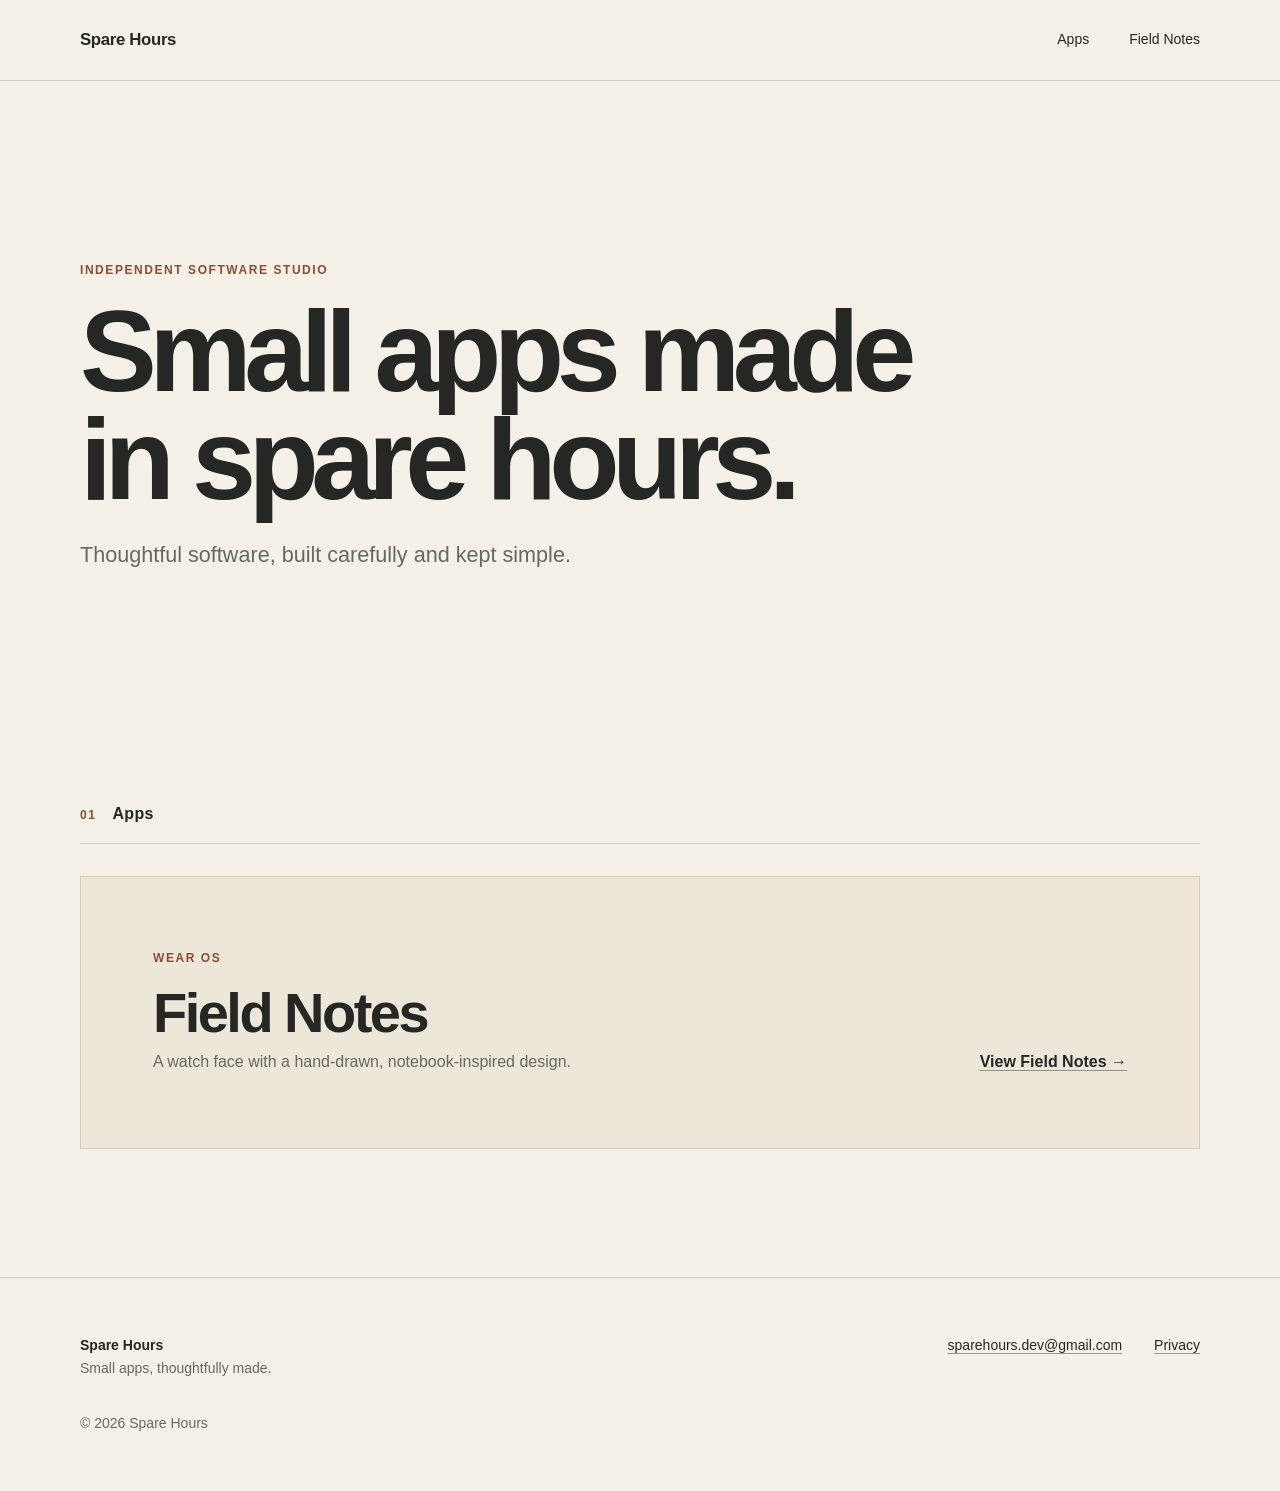
==== index.html @ 683e5faa "Initial Spare Hours website" ====
<!doctype html>
<html lang="en">
  <head>
    <meta charset="utf-8">
    <meta name="viewport" content="width=device-width, initial-scale=1">
    <title>Spare Hours | Small apps made in spare hours</title>
    <meta name="description" content="Spare Hours is a small independent software studio making thoughtful apps, including Field Notes Watch Face for Wear OS.">
    <link rel="canonical" href="https://sparehours.dev/">
    <meta property="og:type" content="website">
    <meta property="og:title" content="Spare Hours">
    <meta property="og:description" content="Small apps made in spare hours.">
    <meta property="og:url" content="https://sparehours.dev/">
    <meta property="og:site_name" content="Spare Hours">
    <link rel="stylesheet" href="/styles.css">
  </head>
  <body>
    <header class="site-header">
      <div class="shell header-inner">
        <a class="wordmark" href="/" aria-label="Spare Hours, home">Spare Hours</a>
        <nav aria-label="Primary navigation">
          <a href="#apps">Apps</a>
          <a href="/field-notes/">Field Notes</a>
        </nav>
      </div>
    </header>

    <main>
      <section class="hero shell" aria-labelledby="hero-title">
        <p class="eyebrow">Independent software studio</p>
        <h1 id="hero-title">Small apps made<br>in spare hours.</h1>
        <p class="intro">Thoughtful software, built carefully and kept simple.</p>
      </section>

      <section class="apps shell" id="apps" aria-labelledby="apps-title">
        <div class="section-heading">
          <p class="section-number" aria-hidden="true">01</p>
          <h2 id="apps-title">Apps</h2>
        </div>

        <article class="app-card">
          <div class="app-card-copy">
            <p class="platform">Wear OS</p>
            <h3>Field Notes</h3>
            <p>A watch face with a hand-drawn, notebook-inspired design.</p>
          </div>
          <a class="text-link" href="/field-notes/">View Field Notes <span aria-hidden="true">&#8594;</span></a>
        </article>
      </section>
    </main>

    <footer class="site-footer">
      <div class="shell footer-inner">
        <p><strong>Spare Hours</strong><br><span>Small apps, thoughtfully made.</span></p>
        <div class="footer-links">
          <a href="mailto:sparehours.dev@gmail.com">sparehours.dev@gmail.com</a>
          <a href="/field-notes/privacy/">Privacy</a>
        </div>
        <p class="copyright">&copy; 2026 Spare Hours</p>
      </div>
    </footer>
  </body>
</html>
---- styles.css ----
:root {
  color-scheme: light;
  --background: #f5f1e8;
  --surface: #ede7da;
  --text: #252724;
  --muted: #666960;
  --line: #d4cdbf;
  --accent: #8a4d35;
  --accent-dark: #663725;
  --max-width: 70rem;
}

*,
*::before,
*::after {
  box-sizing: border-box;
}

html {
  scroll-behavior: smooth;
}

body {
  margin: 0;
  background: var(--background);
  color: var(--text);
  font-family: -apple-system, BlinkMacSystemFont, "Segoe UI", Roboto, Helvetica, Arial, sans-serif;
  font-size: 1rem;
  line-height: 1.65;
  text-rendering: optimizeLegibility;
}

a {
  color: inherit;
  text-decoration-color: color-mix(in srgb, currentColor 45%, transparent);
  text-decoration-thickness: 0.08em;
  text-underline-offset: 0.2em;
}

a:hover {
  color: var(--accent-dark);
  text-decoration-color: currentColor;
}

a:focus-visible {
  border-radius: 0.125rem;
  outline: 0.1875rem solid var(--accent);
  outline-offset: 0.25rem;
}

.shell {
  width: min(calc(100% - 3rem), var(--max-width));
  margin-inline: auto;
}

.site-header {
  border-bottom: 1px solid var(--line);
}

.header-inner {
  display: flex;
  min-height: 5rem;
  align-items: center;
  justify-content: space-between;
  gap: 2rem;
}

.wordmark {
  font-size: 1.05rem;
  font-weight: 750;
  letter-spacing: -0.02em;
  text-decoration: none;
}

nav {
  display: flex;
  align-items: center;
  gap: clamp(1.25rem, 4vw, 2.5rem);
  font-size: 0.875rem;
}

nav a {
  text-decoration: none;
}

.hero {
  display: grid;
  align-content: center;
  min-height: min(42rem, calc(100vh - 5rem));
  padding-block: 7rem;
}

.eyebrow,
.platform,
.section-number {
  margin: 0 0 1rem;
  color: var(--accent);
  font-size: 0.75rem;
  font-weight: 750;
  letter-spacing: 0.13em;
  text-transform: uppercase;
}

h1,
h2,
h3,
p {
  margin-top: 0;
}

h1 {
  max-width: 15ch;
  margin-bottom: 1.5rem;
  font-size: clamp(3.25rem, 9vw, 7.5rem);
  font-weight: 680;
  letter-spacing: -0.065em;
  line-height: 0.94;
}

.intro {
  max-width: 34rem;
  margin-bottom: 0;
  color: var(--muted);
  font-size: clamp(1.1rem, 2vw, 1.35rem);
}

.apps {
  padding-block: 3rem 8rem;
}

.section-heading {
  display: flex;
  align-items: baseline;
  gap: 1rem;
  margin-bottom: 2rem;
  border-bottom: 1px solid var(--line);
}

.section-heading h2 {
  margin-bottom: 1rem;
  font-size: 1rem;
  letter-spacing: 0.02em;
}

.section-number {
  margin: 0;
}

.app-card {
  display: grid;
  grid-template-columns: minmax(0, 1fr) auto;
  align-items: end;
  gap: 3rem;
  padding: clamp(2rem, 6vw, 4.5rem);
  border: 1px solid var(--line);
  background: var(--surface);
}

.app-card h3 {
  margin-bottom: 0.5rem;
  font-size: clamp(2rem, 5vw, 3.5rem);
  font-weight: 650;
  letter-spacing: -0.045em;
  line-height: 1;
}

.app-card-copy > p:last-child {
  max-width: 32rem;
  margin-bottom: 0;
  color: var(--muted);
}

.text-link {
  font-weight: 650;
  white-space: nowrap;
}

.site-footer {
  border-top: 1px solid var(--line);
}

.footer-inner {
  display: grid;
  grid-template-columns: 1fr auto;
  gap: 2rem 4rem;
  padding-block: 3.5rem;
  font-size: 0.875rem;
}

.footer-inner p {
  margin: 0;
}

.footer-inner span,
.copyright {
  color: var(--muted);
}

.footer-links {
  display: flex;
  flex-wrap: wrap;
  justify-content: flex-end;
  gap: 1rem 2rem;
}

.copyright {
  grid-column: 1 / -1;
}

.page-main {
  padding-block: clamp(4rem, 9vw, 8rem);
}

.page-header {
  max-width: 48rem;
  margin-bottom: clamp(4rem, 9vw, 7rem);
}

.page-header h1 {
  max-width: none;
  font-size: clamp(2.75rem, 7vw, 5.5rem);
}

.page-header .intro {
  max-width: 43rem;
}

.page-grid {
  display: grid;
  grid-template-columns: minmax(0, 1.7fr) minmax(14rem, 0.75fr);
  gap: clamp(3rem, 8vw, 8rem);
  align-items: start;
}

.prose {
  max-width: 45rem;
}

.prose h2 {
  margin: 3rem 0 1rem;
  font-size: 1.5rem;
  letter-spacing: -0.025em;
  line-height: 1.25;
}

.prose h2:first-child {
  margin-top: 0;
}

.prose p,
.prose ul {
  margin-bottom: 1.35rem;
}

.prose ul {
  padding-left: 1.25rem;
}

.prose li + li {
  margin-top: 0.4rem;
}

.side-panel {
  padding-top: 1.25rem;
  border-top: 0.1875rem solid var(--accent);
}

.side-panel h2 {
  margin-bottom: 1rem;
  font-size: 0.8rem;
  letter-spacing: 0.1em;
  text-transform: uppercase;
}

.side-panel ul {
  margin: 0;
  padding: 0;
  list-style: none;
}

.side-panel li {
  border-bottom: 1px solid var(--line);
}

.side-panel a {
  display: flex;
  justify-content: space-between;
  gap: 1rem;
  padding-block: 0.9rem;
  text-decoration: none;
}

.back-link {
  display: inline-block;
  margin-bottom: 2rem;
  font-size: 0.875rem;
}

.policy-meta {
  color: var(--muted);
  font-size: 0.875rem;
}

.error-page {
  display: grid;
  min-height: calc(100vh - 5rem);
  place-items: center;
  padding-block: 5rem;
}

.error-content {
  max-width: 40rem;
  text-align: center;
}

.error-code {
  margin-bottom: 0.75rem;
  color: var(--accent);
  font-size: 0.75rem;
  font-weight: 750;
  letter-spacing: 0.15em;
}

.error-content h1 {
  margin-inline: auto;
  font-size: clamp(3rem, 9vw, 6rem);
}

.error-content p {
  color: var(--muted);
}

@media (max-width: 44rem) {
  .shell {
    width: min(calc(100% - 2rem), var(--max-width));
  }

  .header-inner {
    min-height: 4.5rem;
  }

  nav {
    gap: 1rem;
  }

  nav a:first-child {
    display: none;
  }

  .hero {
    min-height: auto;
    padding-block: 6rem;
  }

  .apps {
    padding-block: 2rem 5rem;
  }

  .app-card {
    grid-template-columns: 1fr;
    gap: 2rem;
  }

  .text-link {
    white-space: normal;
  }

  .footer-inner,
  .page-grid {
    grid-template-columns: 1fr;
  }

  .footer-links {
    justify-content: flex-start;
  }

  .copyright {
    grid-column: auto;
  }

  .page-header {
    margin-bottom: 4rem;
  }
}

@media (prefers-reduced-motion: reduce) {
  html {
    scroll-behavior: auto;
  }
}

@media print {
  .site-header,
  .site-footer,
  .side-panel,
  .back-link {
    display: none;
  }

  body {
    background: #fff;
    color: #000;
  }

  .page-main {
    padding: 0;
  }
}
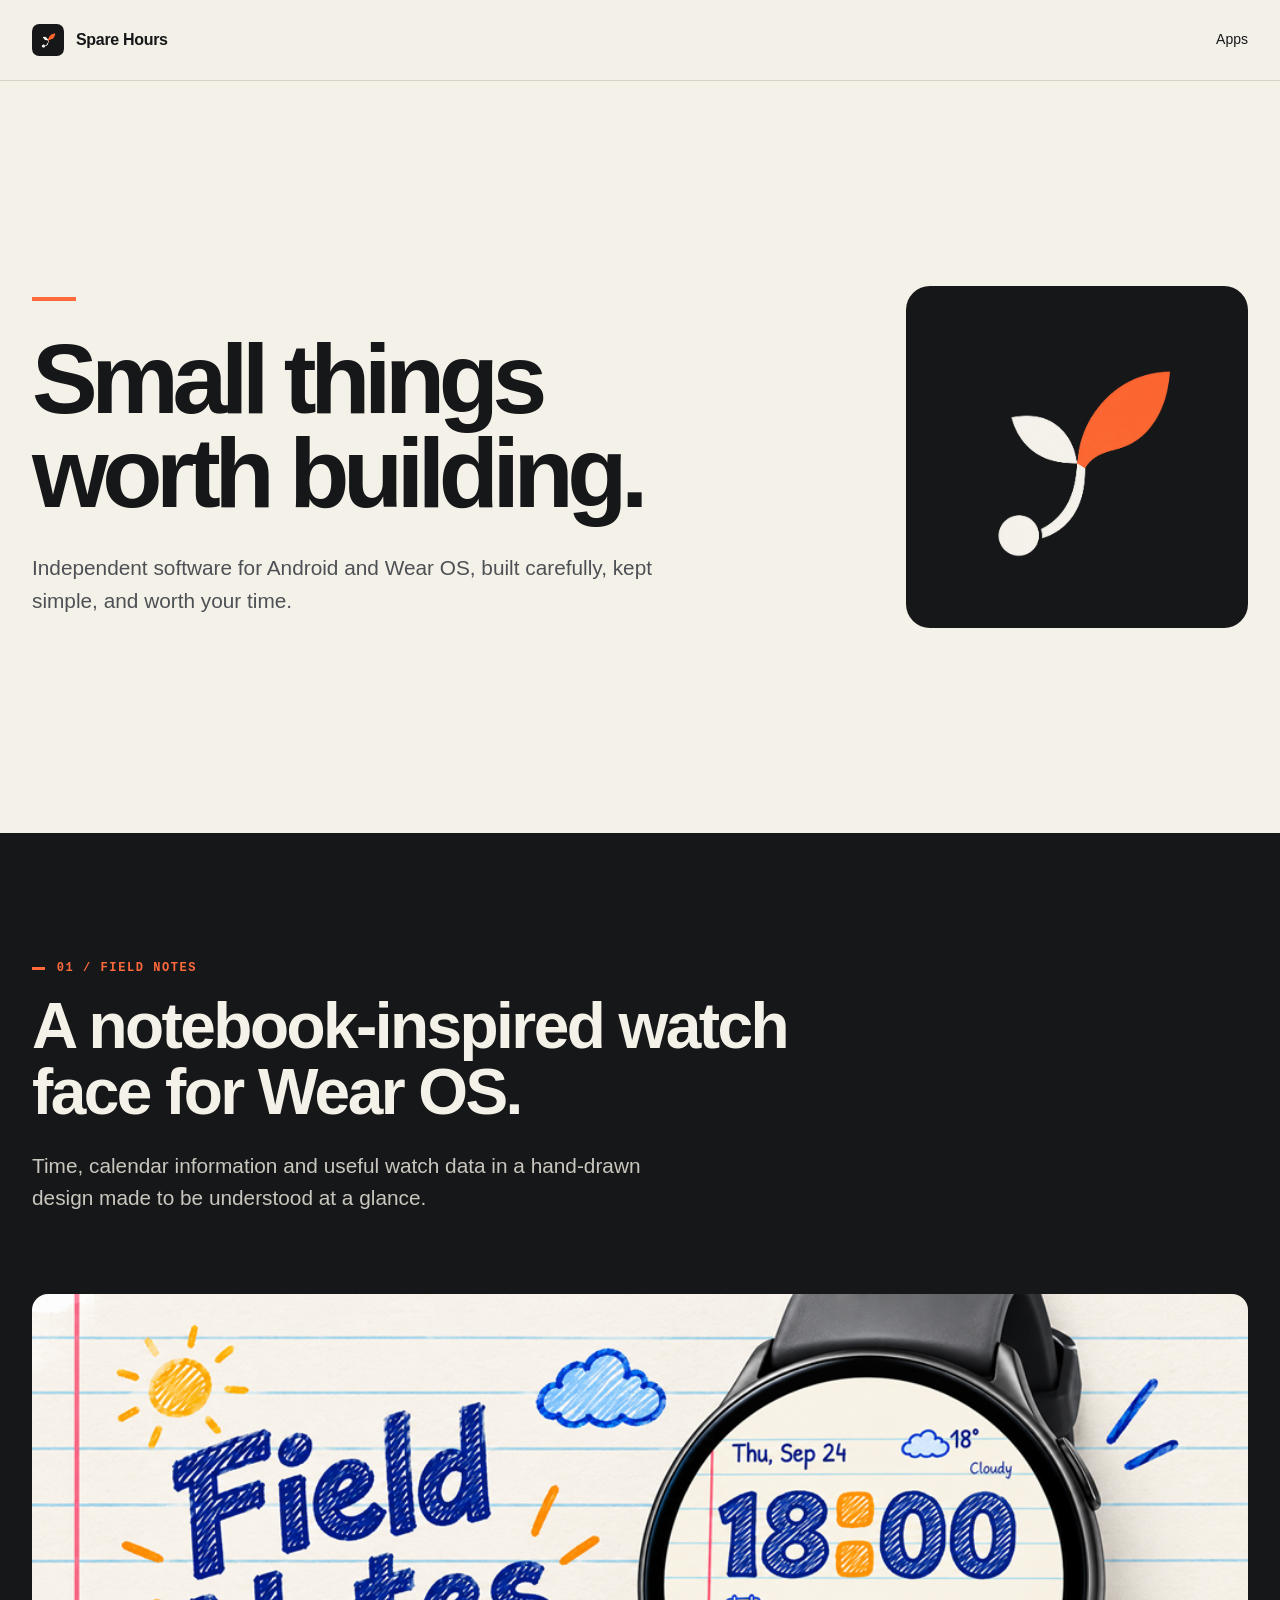
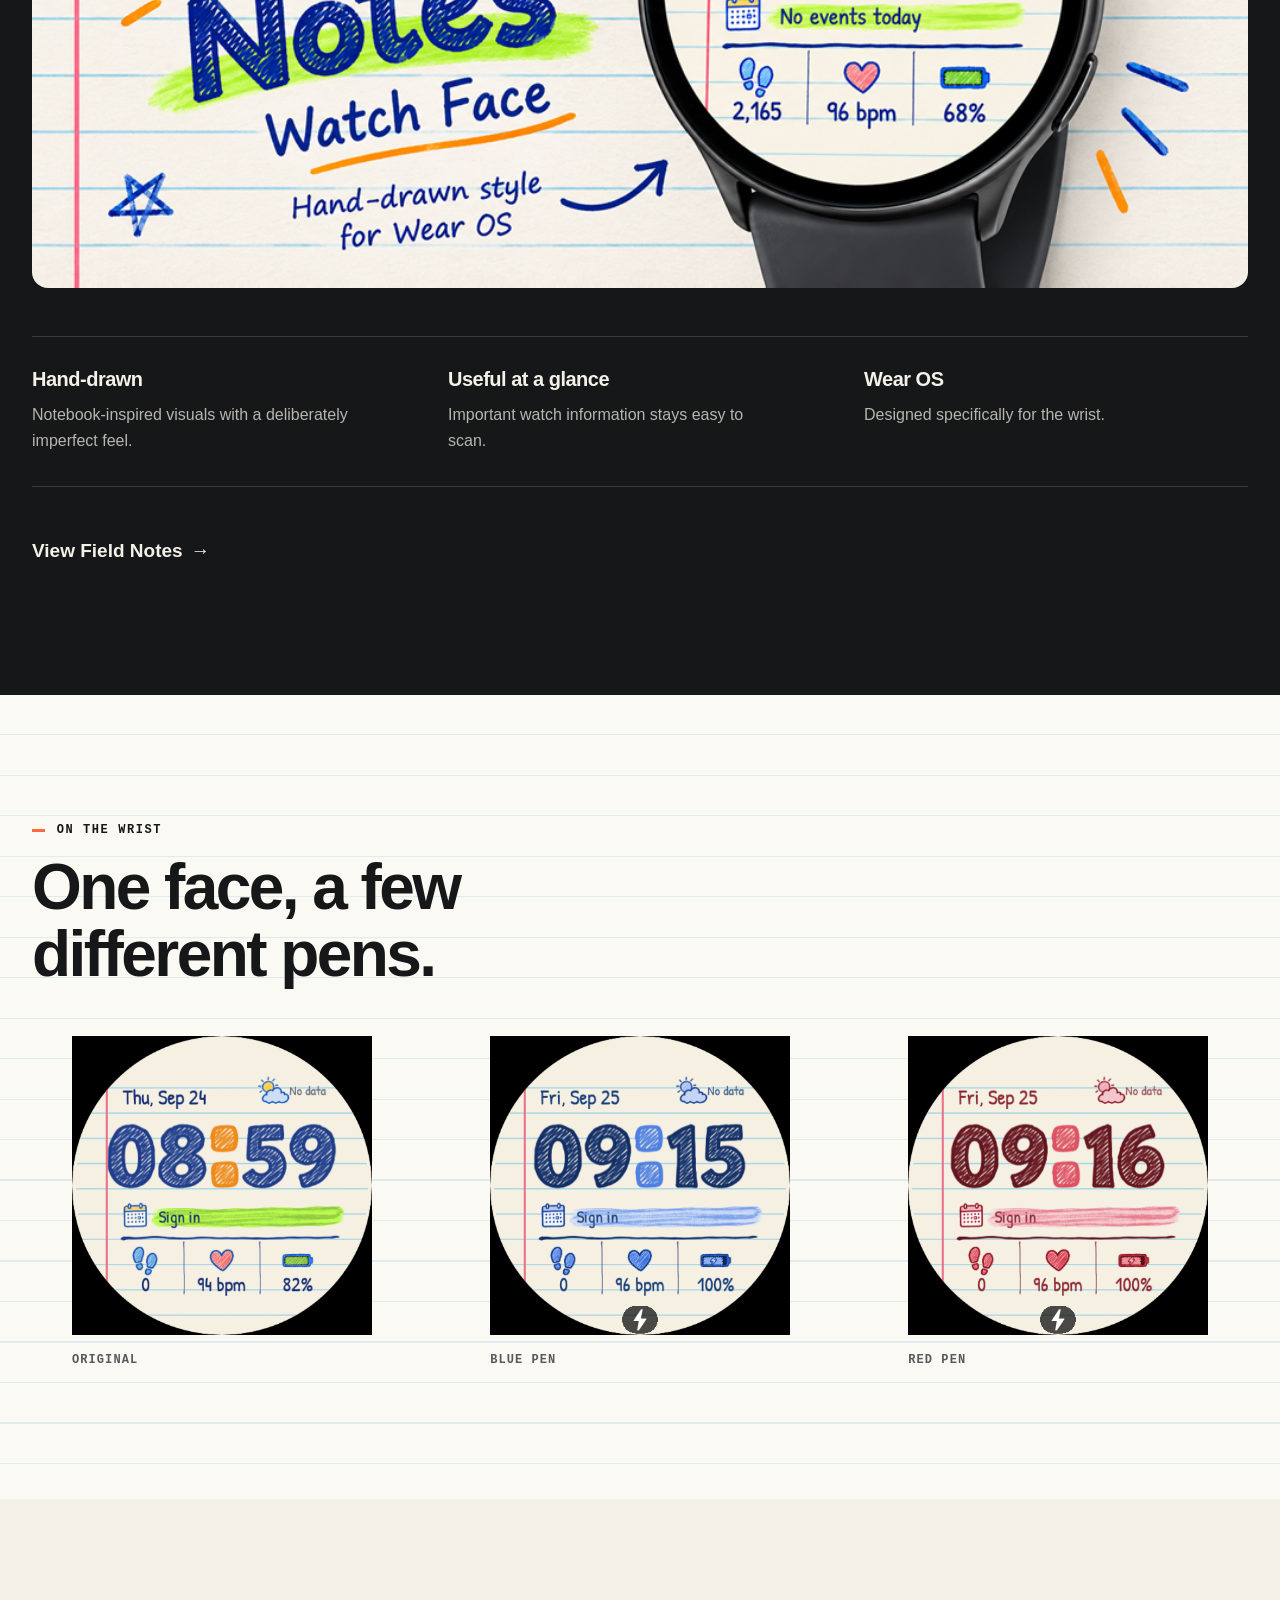
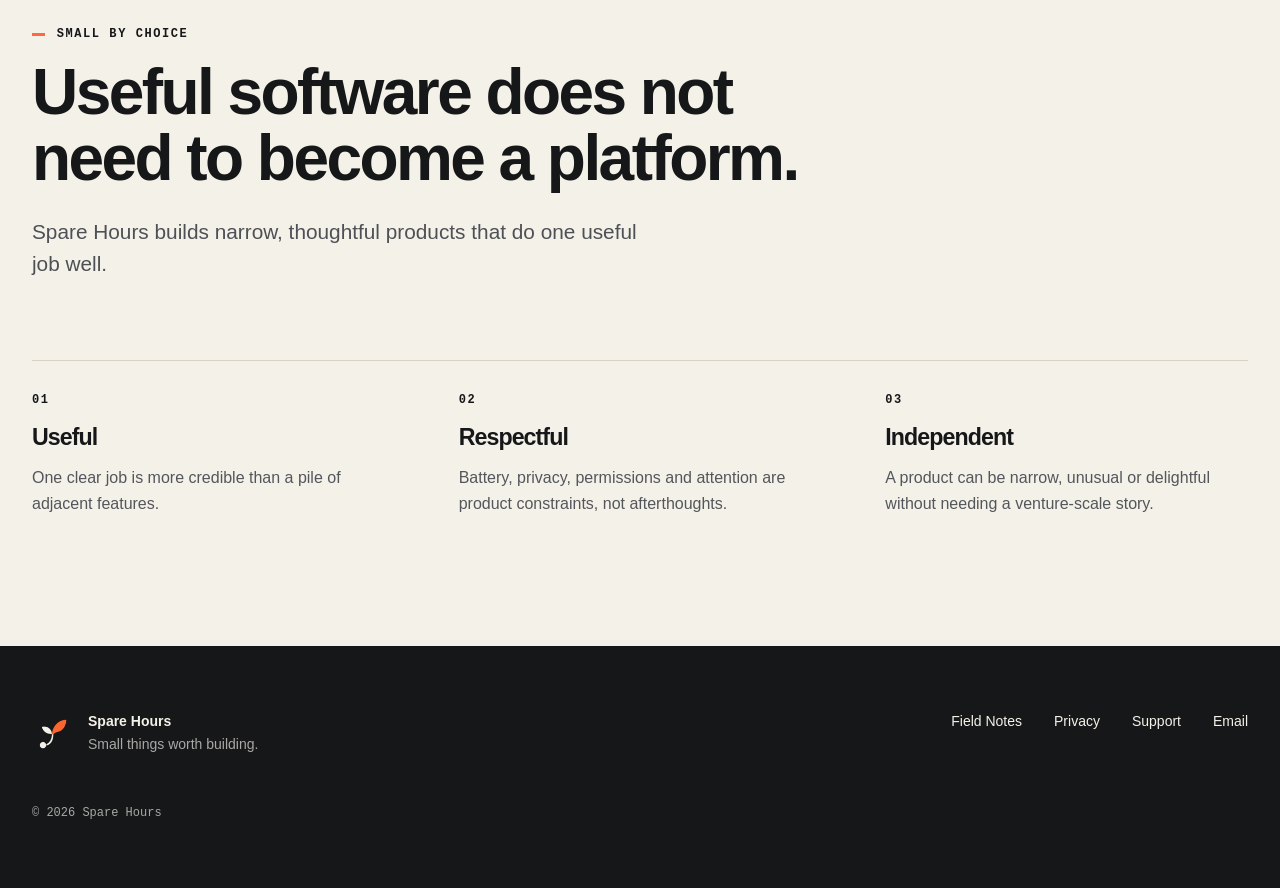
==== commit 6470c178: "Spare Hours redesign" ====
--- a/index.html
+++ b/index.html
@@ -3,58 +3,91 @@
   <head>
     <meta charset="utf-8">
     <meta name="viewport" content="width=device-width, initial-scale=1">
-    <title>Spare Hours | Small apps made in spare hours</title>
-    <meta name="description" content="Spare Hours is a small independent software studio making thoughtful apps, including Field Notes Watch Face for Wear OS.">
+    <title>Spare Hours - Small things worth building</title>
+    <meta name="description" content="Independent software for Android and Wear OS, built carefully, kept simple, and worth your time.">
     <link rel="canonical" href="https://sparehours.dev/">
     <meta property="og:type" content="website">
-    <meta property="og:title" content="Spare Hours">
-    <meta property="og:description" content="Small apps made in spare hours.">
+    <meta property="og:title" content="Spare Hours - Small things worth building">
+    <meta property="og:description" content="Independent software for Android and Wear OS, built carefully, kept simple, and worth your time.">
     <meta property="og:url" content="https://sparehours.dev/">
     <meta property="og:site_name" content="Spare Hours">
+    <link rel="icon" href="/assets/brand/spare-hours-symbol.png" type="image/png">
     <link rel="stylesheet" href="/styles.css">
   </head>
   <body>
     <header class="site-header">
       <div class="shell header-inner">
-        <a class="wordmark" href="/" aria-label="Spare Hours, home">Spare Hours</a>
+        <a class="wordmark" href="/" aria-label="Spare Hours, home">
+          <img src="/assets/brand/spare-hours-symbol.png" width="32" height="32" alt="">
+          <span>Spare Hours</span>
+        </a>
         <nav aria-label="Primary navigation">
           <a href="#apps">Apps</a>
-          <a href="/field-notes/">Field Notes</a>
         </nav>
       </div>
     </header>
 
     <main>
-      <section class="hero shell" aria-labelledby="hero-title">
-        <p class="eyebrow">Independent software studio</p>
-        <h1 id="hero-title">Small apps made<br>in spare hours.</h1>
-        <p class="intro">Thoughtful software, built carefully and kept simple.</p>
+      <section class="home-hero shell" aria-labelledby="hero-title">
+        <div class="home-hero-copy">
+          <span class="accent-rule" aria-hidden="true"></span>
+          <h1 id="hero-title">Small things worth building.</h1>
+          <p class="intro">Independent software for Android and Wear OS, built carefully, kept simple, and worth your time.</p>
+        </div>
+        <div class="hero-symbol" aria-hidden="true">
+          <img src="/assets/brand/spare-hours-symbol.png" width="1254" height="1254" alt="">
+        </div>
       </section>
 
-      <section class="apps shell" id="apps" aria-labelledby="apps-title">
-        <div class="section-heading">
-          <p class="section-number" aria-hidden="true">01</p>
-          <h2 id="apps-title">Apps</h2>
-        </div>
-
-        <article class="app-card">
-          <div class="app-card-copy">
-            <p class="platform">Wear OS</p>
-            <h3>Field Notes</h3>
-            <p>A watch face with a hand-drawn, notebook-inspired design.</p>
+      <section class="product-feature" id="apps" aria-labelledby="field-notes-title">
+        <div class="shell">
+          <div class="section-intro">
+            <p class="eyebrow">01 / Field Notes</p>
+            <h2 id="field-notes-title">A notebook-inspired watch face for Wear OS.</h2>
+            <p class="section-copy">Time, calendar information and useful watch data in a hand-drawn design made to be understood at a glance.</p>
+          </div>
+          <img class="feature-graphic" src="/assets/field-notes/feature-graphic-approved.png" width="1024" height="500" alt="Field Notes Watch Face shown on a Wear OS watch beside hand-drawn notebook lettering">
+          <div class="product-notes" aria-label="Field Notes highlights">
+            <div><h3>Hand-drawn</h3><p>Notebook-inspired visuals with a deliberately imperfect feel.</p></div>
+            <div><h3>Useful at a glance</h3><p>Important watch information stays easy to scan.</p></div>
+            <div><h3>Wear OS</h3><p>Designed specifically for the wrist.</p></div>
           </div>
           <a class="text-link" href="/field-notes/">View Field Notes <span aria-hidden="true">&#8594;</span></a>
-        </article>
+        </div>
+      </section>
+
+      <section class="visual-gallery-section" aria-labelledby="variations-title">
+        <div class="shell">
+          <div class="gallery-heading">
+            <p class="eyebrow">On the wrist</p>
+            <h2 id="variations-title">One face, a few different pens.</h2>
+          </div>
+          <div class="watch-gallery">
+            <figure><img src="/assets/field-notes/field-notes-store-01-active.png" width="454" height="454" loading="lazy" alt="Original blue and orange Field Notes watch face"><figcaption>Original</figcaption></figure>
+            <figure><img src="/assets/field-notes/milestone-4-blue-pen.png" width="454" height="454" loading="lazy" alt="Blue pen variation of the Field Notes watch face"><figcaption>Blue pen</figcaption></figure>
+            <figure><img src="/assets/field-notes/milestone-4-red-pen.png" width="454" height="454" loading="lazy" alt="Red pen variation of the Field Notes watch face"><figcaption>Red pen</figcaption></figure>
+          </div>
+        </div>
+      </section>
+
+      <section class="philosophy shell" aria-labelledby="philosophy-title">
+        <div class="section-intro">
+          <p class="eyebrow">Small by choice</p>
+          <h2 id="philosophy-title">Useful software does not need to become a platform.</h2>
+          <p class="section-copy">Spare Hours builds narrow, thoughtful products that do one useful job well.</p>
+        </div>
+        <div class="principles">
+          <div><span class="principle-number" aria-hidden="true">01</span><h3>Useful</h3><p>One clear job is more credible than a pile of adjacent features.</p></div>
+          <div><span class="principle-number" aria-hidden="true">02</span><h3>Respectful</h3><p>Battery, privacy, permissions and attention are product constraints, not afterthoughts.</p></div>
+          <div><span class="principle-number" aria-hidden="true">03</span><h3>Independent</h3><p>A product can be narrow, unusual or delightful without needing a venture-scale story.</p></div>
+        </div>
       </section>
     </main>
 
     <footer class="site-footer">
       <div class="shell footer-inner">
-        <p><strong>Spare Hours</strong><br><span>Small apps, thoughtfully made.</span></p>
-        <div class="footer-links">
-          <a href="mailto:sparehours.dev@gmail.com">sparehours.dev@gmail.com</a>
-          <a href="/field-notes/privacy/">Privacy</a>
-        </div>
+        <div class="footer-brand"><img src="/assets/brand/spare-hours-symbol.png" width="40" height="40" alt=""><p><strong>Spare Hours</strong><span>Small things worth building.</span></p></div>
+        <nav class="footer-links" aria-label="Footer navigation"><a href="/field-notes/">Field Notes</a><a href="/field-notes/privacy/">Privacy</a><a href="/field-notes/support/">Support</a><a href="mailto:sparehours.dev@gmail.com">Email</a></nav>
         <p class="copyright">&copy; 2026 Spare Hours</p>
       </div>
     </footer>
--- a/styles.css
+++ b/styles.css
@@ -1,13 +1,30 @@
 :root {
   color-scheme: light;
-  --background: #f5f1e8;
-  --surface: #ede7da;
-  --text: #252724;
-  --muted: #666960;
-  --line: #d4cdbf;
-  --accent: #8a4d35;
-  --accent-dark: #663725;
-  --max-width: 70rem;
+  --sh-workshop-ink: #161719;
+  --sh-warm-paper: #F4F1E8;
+  --sh-build-orange: #FF6A3D;
+  --sh-tool-steel: #71747A;
+  --sh-electric-blue: #3978F6;
+  --paper-deep: #EAE5D9;
+  --paper-light: #FBF9F3;
+  --line: #D8D2C5;
+  --field-blue: #163E9E;
+  --font-heading: "Space Grotesk", "Segoe UI", Helvetica, Arial, sans-serif;
+  --font-body: "Inter", -apple-system, BlinkMacSystemFont, "Segoe UI", Roboto, Helvetica, Arial, sans-serif;
+  --font-mono: "IBM Plex Mono", Consolas, monospace;
+  --max-width: 76rem;
+  --space-1: 0.5rem;
+  --space-2: 0.75rem;
+  --space-3: 1rem;
+  --space-4: 1.5rem;
+  --space-5: 2rem;
+  --space-6: 3rem;
+  --space-7: 4rem;
+  --space-8: 6rem;
+  --space-9: 8rem;
+  --radius-small: 8px;
+  --radius-medium: 16px;
+  --radius-large: 24px;
 }
 
 *,
@@ -22,30 +39,54 @@
 
 body {
   margin: 0;
-  background: var(--background);
-  color: var(--text);
-  font-family: -apple-system, BlinkMacSystemFont, "Segoe UI", Roboto, Helvetica, Arial, sans-serif;
+  overflow-x: hidden;
+  background: var(--sh-warm-paper);
+  color: var(--sh-workshop-ink);
+  font-family: var(--font-body);
   font-size: 1rem;
   line-height: 1.65;
   text-rendering: optimizeLegibility;
 }
 
+img {
+  display: block;
+  max-width: 100%;
+  height: auto;
+}
+
 a {
   color: inherit;
-  text-decoration-color: color-mix(in srgb, currentColor 45%, transparent);
+  text-decoration-color: color-mix(in srgb, currentColor 42%, transparent);
   text-decoration-thickness: 0.08em;
-  text-underline-offset: 0.2em;
+  text-underline-offset: 0.22em;
 }
 
 a:hover {
-  color: var(--accent-dark);
-  text-decoration-color: currentColor;
+  color: inherit;
+  text-decoration-color: var(--sh-electric-blue);
 }
 
 a:focus-visible {
   border-radius: 0.125rem;
-  outline: 0.1875rem solid var(--accent);
+  outline: 0.1875rem solid var(--sh-electric-blue);
   outline-offset: 0.25rem;
+}
+
+h1,
+h2,
+h3,
+p,
+figure {
+  margin-top: 0;
+}
+
+h1,
+h2,
+h3 {
+  font-family: var(--font-heading);
+  font-weight: 600;
+  letter-spacing: -0.04em;
+  line-height: 1.04;
 }
 
 .shell {
@@ -54,7 +95,10 @@
 }
 
 .site-header {
+  position: relative;
+  z-index: 5;
   border-bottom: 1px solid var(--line);
+  background: color-mix(in srgb, var(--sh-warm-paper) 94%, transparent);
 }
 
 .header-inner {
@@ -62,211 +106,439 @@
   min-height: 5rem;
   align-items: center;
   justify-content: space-between;
-  gap: 2rem;
+  gap: var(--space-5);
 }
 
 .wordmark {
-  font-size: 1.05rem;
-  font-weight: 750;
+  display: inline-flex;
+  align-items: center;
+  gap: 0.75rem;
+  font-family: var(--font-heading);
+  font-size: 1rem;
+  font-weight: 600;
   letter-spacing: -0.02em;
   text-decoration: none;
 }
 
+.wordmark img {
+  width: 2rem;
+  height: 2rem;
+  padding: 0.38rem;
+  border-radius: 0.45rem;
+  background: var(--sh-workshop-ink);
+}
+
 nav {
   display: flex;
   align-items: center;
   gap: clamp(1.25rem, 4vw, 2.5rem);
   font-size: 0.875rem;
+  font-weight: 500;
 }
 
 nav a {
   text-decoration: none;
 }
 
-.hero {
-  display: grid;
-  align-content: center;
-  min-height: min(42rem, calc(100vh - 5rem));
-  padding-block: 7rem;
+.home-hero {
+  display: grid;
+  min-height: min(47rem, calc(100vh - 5rem));
+  grid-template-columns: minmax(0, 1.55fr) minmax(16rem, 0.7fr);
+  align-items: center;
+  gap: clamp(3rem, 9vw, 8rem);
+  padding-block: var(--space-9);
+}
+
+.home-hero-copy {
+  max-width: 48rem;
+}
+
+.accent-rule {
+  display: block;
+  width: 2.75rem;
+  height: 0.25rem;
+  margin-bottom: var(--space-5);
+  background: var(--sh-build-orange);
+}
+
+.home-hero h1 {
+  max-width: 12ch;
+  margin-bottom: var(--space-5);
+  font-size: clamp(3.75rem, 7.7vw, 6.25rem);
+  letter-spacing: -0.065em;
+  line-height: 0.95;
+}
+
+.intro,
+.section-copy {
+  max-width: 39rem;
+  margin-bottom: 0;
+  color: #4D5055;
+  font-size: clamp(1.08rem, 1.8vw, 1.3rem);
+  line-height: 1.55;
+}
+
+.hero-symbol,
+.error-symbol {
+  display: grid;
+  aspect-ratio: 1;
+  place-items: center;
+  background: var(--sh-workshop-ink);
+  border-radius: var(--radius-large);
+}
+
+.hero-symbol img {
+  width: min(76%, 20rem);
 }
 
 .eyebrow,
-.platform,
-.section-number {
-  margin: 0 0 1rem;
-  color: var(--accent);
+.principle-number {
+  margin: 0 0 var(--space-3);
+  color: var(--sh-workshop-ink);
+  font-family: var(--font-mono);
   font-size: 0.75rem;
-  font-weight: 750;
+  font-weight: 700;
   letter-spacing: 0.13em;
+  line-height: 1.3;
   text-transform: uppercase;
 }
 
-h1,
-h2,
-h3,
-p {
-  margin-top: 0;
-}
-
-h1 {
-  max-width: 15ch;
-  margin-bottom: 1.5rem;
-  font-size: clamp(3.25rem, 9vw, 7.5rem);
-  font-weight: 680;
-  letter-spacing: -0.065em;
-  line-height: 0.94;
-}
-
-.intro {
+.eyebrow {
+  display: flex;
+  align-items: center;
+  gap: var(--space-2);
+}
+
+.eyebrow::before {
+  width: 0.8rem;
+  height: 0.2rem;
+  flex: 0 0 auto;
+  background: var(--sh-build-orange);
+  content: "";
+}
+
+.section-intro {
+  max-width: 51rem;
+  margin-bottom: clamp(3rem, 7vw, 5rem);
+}
+
+.section-intro h2,
+.gallery-heading h2,
+.availability h2 {
+  margin-bottom: var(--space-4);
+  font-size: clamp(2.35rem, 5vw, 4rem);
+}
+
+.product-feature {
+  scroll-margin-top: 2rem;
+  padding-block: var(--space-9);
+  background: var(--sh-workshop-ink);
+  color: var(--sh-warm-paper);
+}
+
+.product-feature .section-copy {
+  color: #C9C6BE;
+}
+
+.product-feature .eyebrow {
+  color: var(--sh-build-orange);
+}
+
+.feature-graphic,
+.feature-banner img {
+  width: 100%;
+  border-radius: var(--radius-medium);
+}
+
+.product-notes {
+  display: grid;
+  grid-template-columns: repeat(3, 1fr);
+  gap: var(--space-5);
+  margin-block: var(--space-6);
+  padding-block: var(--space-5);
+  border-top: 1px solid #383A3E;
+  border-bottom: 1px solid #383A3E;
+}
+
+.product-notes h3 {
+  margin-bottom: var(--space-2);
+  font-size: 1.25rem;
+  letter-spacing: -0.025em;
+}
+
+.product-notes p {
+  max-width: 20rem;
+  margin-bottom: 0;
+  color: #B7B5AF;
+}
+
+.text-link {
+  display: inline-flex;
+  align-items: center;
+  gap: 0.5rem;
+  color: var(--sh-electric-blue);
+  font-size: 1.1875rem;
+  font-weight: 600;
+  text-decoration: none;
+}
+
+.product-feature .text-link,
+.site-footer a {
+  color: var(--sh-warm-paper);
+}
+
+.product-feature .text-link:hover,
+.site-footer a:hover {
+  color: #FFFFFF;
+}
+
+.visual-gallery-section,
+.field-variations {
+  padding-block: var(--space-9);
+  background-color: var(--paper-light);
+  background-image: repeating-linear-gradient(to bottom, transparent 0, transparent 2.45rem, rgba(44, 143, 188, 0.13) 2.45rem, rgba(44, 143, 188, 0.13) 2.53rem);
+}
+
+.gallery-heading {
+  max-width: 42rem;
+  margin-bottom: var(--space-6);
+}
+
+.watch-gallery {
+  display: grid;
+  grid-template-columns: repeat(3, 1fr);
+  gap: clamp(1rem, 3vw, 2.5rem);
+}
+
+.watch-gallery figure {
+  margin-bottom: 0;
+}
+
+.watch-gallery img {
+  width: 100%;
+}
+
+.watch-gallery figcaption {
+  margin-top: var(--space-3);
+  color: #56595E;
+  font-family: var(--font-mono);
+  font-size: 0.75rem;
+  font-weight: 700;
+  letter-spacing: 0.09em;
+  text-transform: uppercase;
+}
+
+.philosophy {
+  padding-block: var(--space-9);
+}
+
+.principles {
+  display: grid;
+  grid-template-columns: repeat(3, 1fr);
+  gap: clamp(2rem, 5vw, 4rem);
+  border-top: 1px solid var(--line);
+}
+
+.principles > div {
+  padding-top: var(--space-5);
+}
+
+.principles h3 {
+  margin-bottom: var(--space-3);
+  font-size: 1.45rem;
+}
+
+.principles p {
+  margin-bottom: 0;
+  color: #53565B;
+}
+
+.principle-number {
+  display: block;
+}
+
+.field-hero {
+  display: grid;
+  min-height: 43rem;
+  grid-template-columns: minmax(0, 1.15fr) minmax(18rem, 0.7fr);
+  align-items: center;
+  gap: clamp(3rem, 10vw, 8rem);
+  padding-block: var(--space-9);
+}
+
+.field-hero-copy {
+  max-width: 44rem;
+}
+
+.product-kicker {
+  display: flex;
+  align-items: center;
+  gap: var(--space-3);
+  margin-bottom: var(--space-5);
+}
+
+.product-kicker img {
+  width: 3rem;
+  border-radius: var(--radius-small);
+}
+
+.product-kicker .eyebrow {
+  margin-bottom: 0;
+}
+
+.field-hero h1 {
+  margin-bottom: var(--space-4);
+  color: var(--field-blue);
+  font-size: clamp(4rem, 8vw, 6.5rem);
+}
+
+.field-tagline {
   max-width: 34rem;
+  margin-bottom: var(--space-4);
+  font-family: var(--font-heading);
+  font-size: clamp(1.5rem, 3vw, 2.25rem);
+  font-weight: 500;
+  letter-spacing: -0.035em;
+  line-height: 1.2;
+}
+
+.field-hero-visual {
+  display: grid;
+  place-items: center;
+  padding: clamp(1rem, 3vw, 2.5rem);
+  background: var(--sh-workshop-ink);
+  border-radius: var(--radius-large);
+}
+
+.field-hero-visual img {
+  width: 100%;
+}
+
+.feature-banner {
+  padding-bottom: var(--space-9);
+}
+
+.product-details {
+  padding-block: var(--space-8) var(--space-9);
+  border-top: 1px solid var(--line);
+}
+
+.compact-intro {
+  margin-bottom: var(--space-6);
+}
+
+.detail-grid {
+  display: grid;
+  grid-template-columns: repeat(3, 1fr);
+  border-top: 1px solid var(--line);
+  border-left: 1px solid var(--line);
+}
+
+.detail-grid article {
+  min-height: 14rem;
+  padding: clamp(1.5rem, 3vw, 2rem);
+  border-right: 1px solid var(--line);
+  border-bottom: 1px solid var(--line);
+}
+
+.detail-grid h3 {
+  margin-bottom: var(--space-3);
+  font-size: 1.25rem;
+}
+
+.detail-grid p {
   margin-bottom: 0;
-  color: var(--muted);
-  font-size: clamp(1.1rem, 2vw, 1.35rem);
-}
-
-.apps {
-  padding-block: 3rem 8rem;
-}
-
-.section-heading {
-  display: flex;
-  align-items: baseline;
-  gap: 1rem;
-  margin-bottom: 2rem;
-  border-bottom: 1px solid var(--line);
-}
-
-.section-heading h2 {
-  margin-bottom: 1rem;
-  font-size: 1rem;
-  letter-spacing: 0.02em;
-}
-
-.section-number {
-  margin: 0;
-}
-
-.app-card {
-  display: grid;
-  grid-template-columns: minmax(0, 1fr) auto;
+  color: #56595E;
+}
+
+.field-variations {
+  border-block: 1px solid var(--line);
+}
+
+.availability {
+  display: grid;
+  grid-template-columns: 1fr auto;
   align-items: end;
-  gap: 3rem;
-  padding: clamp(2rem, 6vw, 4.5rem);
-  border: 1px solid var(--line);
-  background: var(--surface);
-}
-
-.app-card h3 {
-  margin-bottom: 0.5rem;
-  font-size: clamp(2rem, 5vw, 3.5rem);
-  font-weight: 650;
-  letter-spacing: -0.045em;
-  line-height: 1;
-}
-
-.app-card-copy > p:last-child {
-  max-width: 32rem;
+  gap: var(--space-7);
+  padding-block: var(--space-9);
+}
+
+.availability h2 {
+  margin-bottom: var(--space-3);
+}
+
+.availability p:last-child {
   margin-bottom: 0;
-  color: var(--muted);
-}
-
-.text-link {
-  font-weight: 650;
-  white-space: nowrap;
-}
-
-.site-footer {
-  border-top: 1px solid var(--line);
-}
-
-.footer-inner {
-  display: grid;
-  grid-template-columns: 1fr auto;
-  gap: 2rem 4rem;
-  padding-block: 3.5rem;
+  color: #56595E;
+  font-size: 1.125rem;
+}
+
+.availability-links {
+  align-items: flex-start;
+  flex-direction: column;
+  gap: var(--space-3);
+}
+
+.page-main,
+.support-main {
+  padding-block: clamp(4rem, 9vw, 8rem);
+}
+
+.back-link {
+  display: inline-block;
+  margin-bottom: var(--space-7);
+  color: #56595E;
   font-size: 0.875rem;
-}
-
-.footer-inner p {
-  margin: 0;
-}
-
-.footer-inner span,
-.copyright {
-  color: var(--muted);
-}
-
-.footer-links {
-  display: flex;
-  flex-wrap: wrap;
-  justify-content: flex-end;
-  gap: 1rem 2rem;
-}
-
-.copyright {
-  grid-column: 1 / -1;
-}
-
-.page-main {
-  padding-block: clamp(4rem, 9vw, 8rem);
+  text-decoration: none;
 }
 
 .page-header {
-  max-width: 48rem;
-  margin-bottom: clamp(4rem, 9vw, 7rem);
-}
-
-.page-header h1 {
-  max-width: none;
+  max-width: 58rem;
+  margin-bottom: clamp(4rem, 8vw, 7rem);
+}
+
+.page-header h1,
+.support-card h1,
+.error-content h1 {
+  margin-bottom: var(--space-4);
   font-size: clamp(2.75rem, 7vw, 5.5rem);
 }
 
-.page-header .intro {
-  max-width: 43rem;
-}
-
 .page-grid {
   display: grid;
-  grid-template-columns: minmax(0, 1.7fr) minmax(14rem, 0.75fr);
-  gap: clamp(3rem, 8vw, 8rem);
+  grid-template-columns: minmax(0, 1.6fr) minmax(15rem, 0.6fr);
   align-items: start;
+  gap: clamp(3rem, 9vw, 8rem);
 }
 
 .prose {
-  max-width: 45rem;
+  max-width: 47rem;
+  font-size: 1.0625rem;
 }
 
 .prose h2 {
-  margin: 3rem 0 1rem;
+  margin: var(--space-7) 0 var(--space-3);
   font-size: 1.5rem;
   letter-spacing: -0.025em;
-  line-height: 1.25;
-}
-
-.prose h2:first-child {
-  margin-top: 0;
-}
-
-.prose p,
-.prose ul {
-  margin-bottom: 1.35rem;
-}
-
-.prose ul {
-  padding-left: 1.25rem;
-}
-
-.prose li + li {
-  margin-top: 0.4rem;
+}
+
+.prose p {
+  margin-bottom: 1.4rem;
+}
+
+.policy-meta {
+  color: #56595E;
+  font-family: var(--font-mono);
+  font-size: 0.8rem;
 }
 
 .side-panel {
-  padding-top: 1.25rem;
-  border-top: 0.1875rem solid var(--accent);
+  padding-top: var(--space-4);
+  border-top: 0.25rem solid var(--sh-build-orange);
 }
 
 .side-panel h2 {
-  margin-bottom: 1rem;
+  margin-bottom: var(--space-3);
   font-size: 0.8rem;
   letter-spacing: 0.1em;
   text-transform: uppercase;
@@ -285,52 +557,228 @@
 .side-panel a {
   display: flex;
   justify-content: space-between;
-  gap: 1rem;
+  gap: var(--space-3);
   padding-block: 0.9rem;
   text-decoration: none;
 }
 
-.back-link {
-  display: inline-block;
-  margin-bottom: 2rem;
+.support-main {
+  min-height: 40rem;
+}
+
+.support-card {
+  display: grid;
+  grid-template-columns: minmax(0, 1.3fr) minmax(12rem, 0.45fr);
+  align-items: center;
+  gap: clamp(3rem, 9vw, 8rem);
+}
+
+.support-card > div {
+  max-width: 45rem;
+}
+
+.support-card > img {
+  width: 100%;
+  border-radius: var(--radius-large);
+}
+
+.support-lead {
+  margin-bottom: var(--space-2);
+  font-family: var(--font-heading);
+  font-size: clamp(1.35rem, 2.5vw, 1.75rem);
+  font-weight: 500;
+}
+
+.support-detail {
+  max-width: 41rem;
+  margin-block: var(--space-6);
+  color: #56595E;
+}
+
+.error-body {
+  display: flex;
+  min-height: 100vh;
+  flex-direction: column;
+}
+
+.error-page {
+  display: grid;
+  flex: 1;
+  grid-template-columns: minmax(0, 1fr) minmax(13rem, 0.4fr);
+  align-items: center;
+  gap: clamp(3rem, 9vw, 8rem);
+  padding-block: var(--space-8);
+}
+
+.error-content {
+  max-width: 44rem;
+}
+
+.error-content p:not(.eyebrow) {
+  margin-bottom: var(--space-5);
+  color: #56595E;
+  font-size: 1.125rem;
+}
+
+.error-symbol img {
+  width: 75%;
+}
+
+.site-footer {
+  background: var(--sh-workshop-ink);
+  color: var(--sh-warm-paper);
+}
+
+.footer-inner {
+  display: grid;
+  grid-template-columns: 1fr auto;
+  gap: var(--space-6) var(--space-7);
+  align-items: start;
+  padding-block: var(--space-7);
   font-size: 0.875rem;
 }
 
-.policy-meta {
-  color: var(--muted);
-  font-size: 0.875rem;
-}
-
-.error-page {
-  display: grid;
-  min-height: calc(100vh - 5rem);
-  place-items: center;
-  padding-block: 5rem;
-}
-
-.error-content {
-  max-width: 40rem;
-  text-align: center;
-}
-
-.error-code {
-  margin-bottom: 0.75rem;
-  color: var(--accent);
+.footer-brand {
+  display: flex;
+  align-items: center;
+  gap: var(--space-3);
+}
+
+.footer-brand img {
+  width: 2.5rem;
+  height: 2.5rem;
+}
+
+.footer-brand p,
+.copyright {
+  margin: 0;
+}
+
+.footer-brand strong,
+.footer-brand span {
+  display: block;
+}
+
+.footer-brand span,
+.copyright {
+  color: #A8A8A4;
+}
+
+.footer-links {
+  flex-wrap: wrap;
+  justify-content: flex-end;
+  gap: var(--space-3) var(--space-5);
+}
+
+.copyright {
+  grid-column: 1 / -1;
+  font-family: var(--font-mono);
   font-size: 0.75rem;
-  font-weight: 750;
-  letter-spacing: 0.15em;
-}
-
-.error-content h1 {
-  margin-inline: auto;
-  font-size: clamp(3rem, 9vw, 6rem);
-}
-
-.error-content p {
-  color: var(--muted);
-}
-
-@media (max-width: 44rem) {
+}
+
+@media (max-width: 64rem) {
+  .home-hero,
+  .field-hero {
+    gap: var(--space-6);
+  }
+
+  .detail-grid {
+    grid-template-columns: repeat(2, 1fr);
+  }
+}
+
+@media (max-width: 48rem) {
+  .shell {
+    width: min(calc(100% - 2.5rem), var(--max-width));
+  }
+
+  .home-hero,
+  .field-hero,
+  .availability,
+  .page-grid,
+  .support-card,
+  .error-page {
+    grid-template-columns: 1fr;
+  }
+
+  .home-hero,
+  .field-hero {
+    min-height: auto;
+    padding-block: var(--space-8);
+  }
+
+  .hero-symbol {
+    width: min(72vw, 21rem);
+    justify-self: end;
+  }
+
+  .product-feature,
+  .visual-gallery-section,
+  .field-variations,
+  .philosophy,
+  .product-details,
+  .availability {
+    padding-block: var(--space-8);
+  }
+
+  .feature-banner {
+    padding-bottom: var(--space-8);
+  }
+
+  .product-notes,
+  .principles {
+    grid-template-columns: 1fr;
+  }
+
+  .product-notes {
+    gap: var(--space-5);
+  }
+
+  .principles {
+    gap: 0;
+  }
+
+  .principles > div + div {
+    margin-top: var(--space-5);
+    border-top: 1px solid var(--line);
+  }
+
+  .field-hero-visual {
+    width: min(100%, 29rem);
+    justify-self: center;
+  }
+
+  .availability {
+    align-items: start;
+    gap: var(--space-5);
+  }
+
+  .side-panel {
+    max-width: 30rem;
+  }
+
+  .support-card > img {
+    width: min(55vw, 14rem);
+  }
+
+  .error-symbol {
+    width: min(55vw, 14rem);
+  }
+
+  .footer-inner {
+    grid-template-columns: 1fr;
+  }
+
+  .footer-links {
+    justify-content: flex-start;
+  }
+
+  .copyright {
+    grid-column: auto;
+  }
+}
+
+@media (max-width: 35rem) {
   .shell {
     width: min(calc(100% - 2rem), var(--max-width));
   }
@@ -339,47 +787,54 @@
     min-height: 4.5rem;
   }
 
-  nav {
-    gap: 1rem;
-  }
-
-  nav a:first-child {
-    display: none;
-  }
-
-  .hero {
-    min-height: auto;
-    padding-block: 6rem;
-  }
-
-  .apps {
-    padding-block: 2rem 5rem;
-  }
-
-  .app-card {
+  .home-hero,
+  .field-hero {
+    padding-block: var(--space-7);
+  }
+
+  .home-hero h1 {
+    font-size: clamp(2.8rem, 14vw, 4rem);
+  }
+
+  .field-hero h1 {
+    font-size: clamp(3.25rem, 17vw, 4.5rem);
+  }
+
+  .product-feature,
+  .visual-gallery-section,
+  .field-variations,
+  .philosophy,
+  .product-details,
+  .availability {
+    padding-block: var(--space-7);
+  }
+
+  .feature-banner {
+    padding-bottom: var(--space-7);
+  }
+
+  .watch-gallery {
     grid-template-columns: 1fr;
-    gap: 2rem;
-  }
-
-  .text-link {
-    white-space: normal;
-  }
-
-  .footer-inner,
-  .page-grid {
+    gap: var(--space-6);
+  }
+
+  .watch-gallery figure {
+    width: min(100%, 26rem);
+    margin-inline: auto;
+  }
+
+  .detail-grid {
     grid-template-columns: 1fr;
   }
 
+  .detail-grid article {
+    min-height: 0;
+  }
+
   .footer-links {
-    justify-content: flex-start;
-  }
-
-  .copyright {
-    grid-column: auto;
-  }
-
-  .page-header {
-    margin-bottom: 4rem;
+    display: grid;
+    grid-template-columns: repeat(2, auto);
+    justify-content: start;
   }
 }
 
@@ -398,8 +853,8 @@
   }
 
   body {
-    background: #fff;
-    color: #000;
+    background: #FFFFFF;
+    color: #000000;
   }
 
   .page-main {
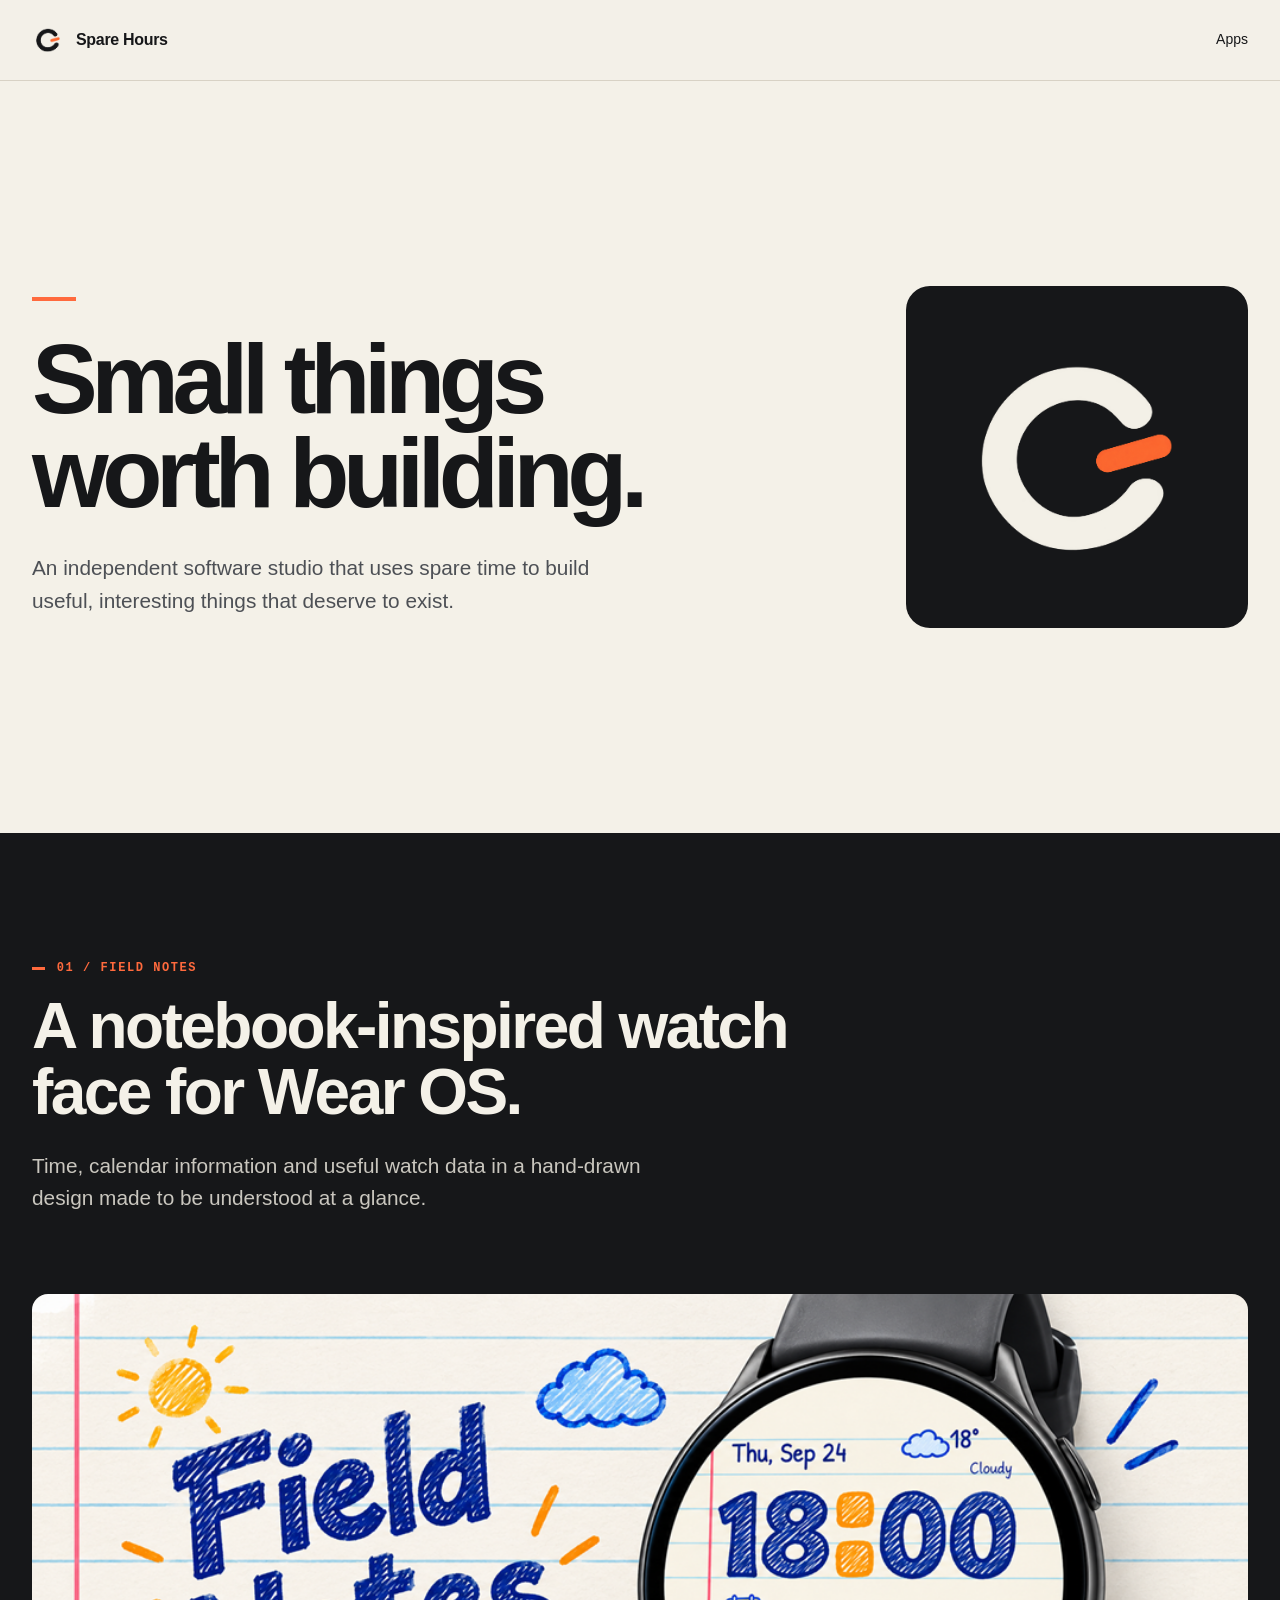
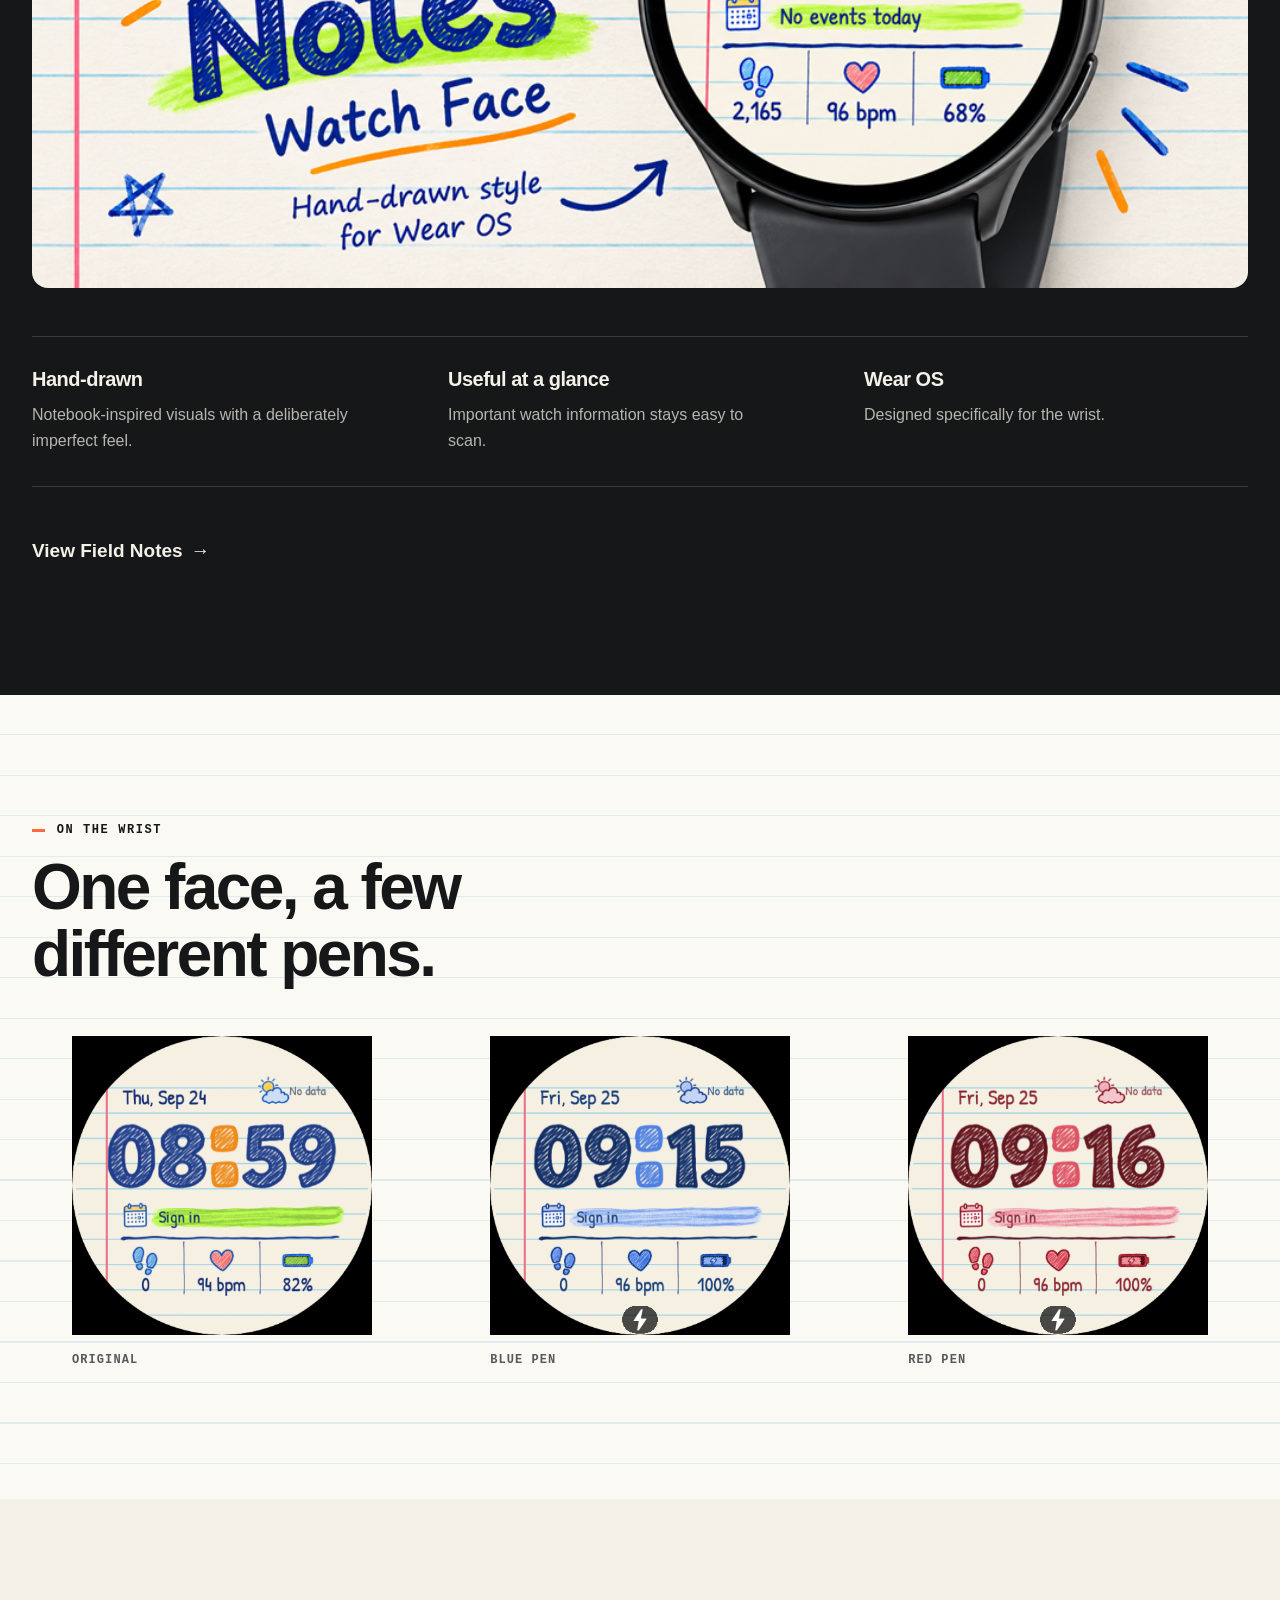
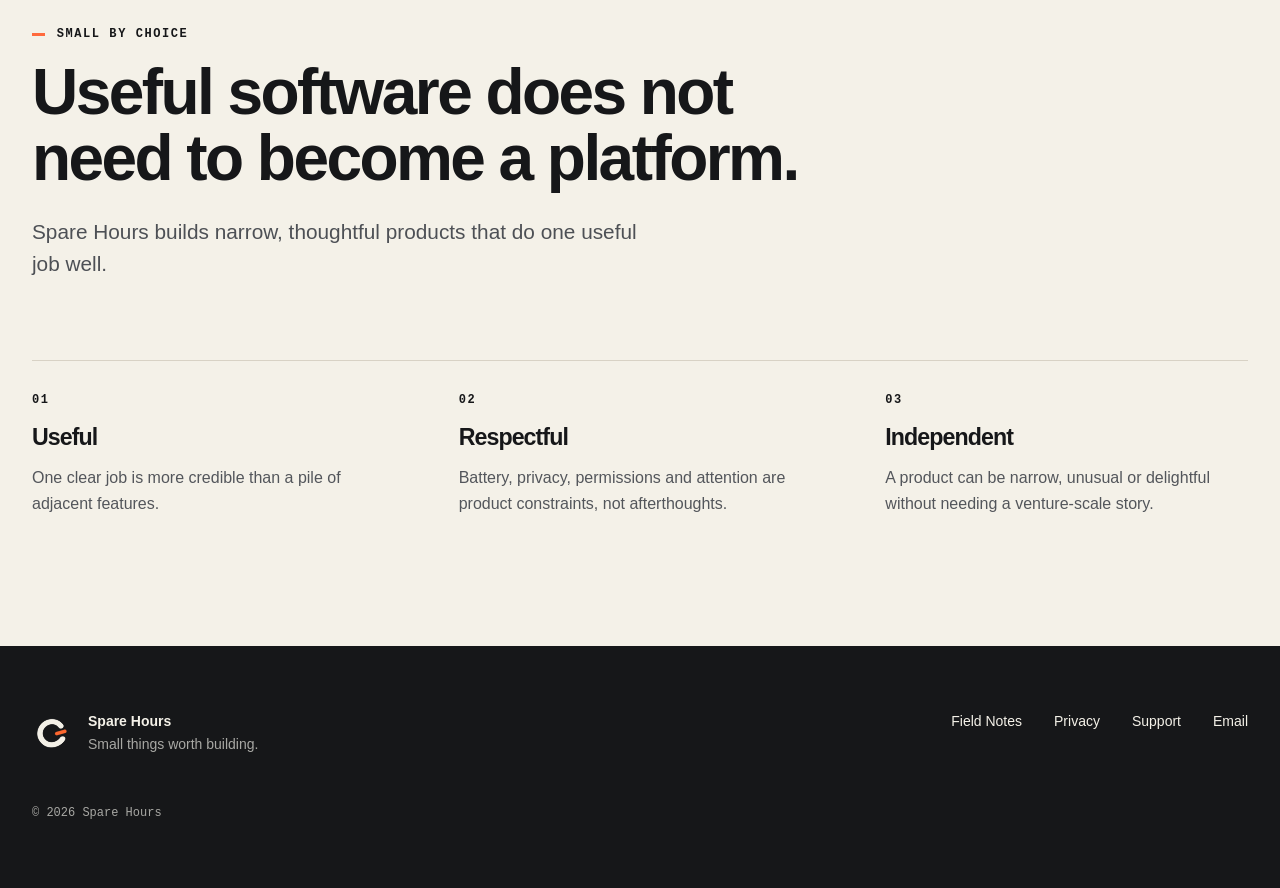
==== commit 74cc4827: "sparehours brand logo adjustments" ====
--- a/index.html
+++ b/index.html
@@ -4,21 +4,21 @@
     <meta charset="utf-8">
     <meta name="viewport" content="width=device-width, initial-scale=1">
     <title>Spare Hours - Small things worth building</title>
-    <meta name="description" content="Independent software for Android and Wear OS, built carefully, kept simple, and worth your time.">
+    <meta name="description" content="An independent software studio that uses spare time to build useful, interesting things that deserve to exist.">
     <link rel="canonical" href="https://sparehours.dev/">
     <meta property="og:type" content="website">
     <meta property="og:title" content="Spare Hours - Small things worth building">
-    <meta property="og:description" content="Independent software for Android and Wear OS, built carefully, kept simple, and worth your time.">
+    <meta property="og:description" content="An independent software studio that uses spare time to build useful, interesting things that deserve to exist.">
     <meta property="og:url" content="https://sparehours.dev/">
     <meta property="og:site_name" content="Spare Hours">
-    <link rel="icon" href="/assets/brand/spare-hours-symbol.png" type="image/png">
+    <link rel="icon" href="/assets/brand/Spare_Hours_Favicon_64.png" type="image/png" sizes="64x64">
     <link rel="stylesheet" href="/styles.css">
   </head>
   <body>
     <header class="site-header">
       <div class="shell header-inner">
         <a class="wordmark" href="/" aria-label="Spare Hours, home">
-          <img src="/assets/brand/spare-hours-symbol.png" width="32" height="32" alt="">
+          <img src="/assets/brand/Spare_Hours_Mark_Transparent_1024.png" width="32" height="32" alt="">
           <span>Spare Hours</span>
         </a>
         <nav aria-label="Primary navigation">
@@ -32,10 +32,10 @@
         <div class="home-hero-copy">
           <span class="accent-rule" aria-hidden="true"></span>
           <h1 id="hero-title">Small things worth building.</h1>
-          <p class="intro">Independent software for Android and Wear OS, built carefully, kept simple, and worth your time.</p>
+          <p class="intro">An independent software studio that uses spare time to build useful, interesting things that deserve to exist.</p>
         </div>
         <div class="hero-symbol" aria-hidden="true">
-          <img src="/assets/brand/spare-hours-symbol.png" width="1254" height="1254" alt="">
+          <img src="/assets/brand/Spare_Hours_Mark_Light_Transparent_1024.png" width="1254" height="1254" alt="">
         </div>
       </section>
 
@@ -86,7 +86,7 @@
 
     <footer class="site-footer">
       <div class="shell footer-inner">
-        <div class="footer-brand"><img src="/assets/brand/spare-hours-symbol.png" width="40" height="40" alt=""><p><strong>Spare Hours</strong><span>Small things worth building.</span></p></div>
+        <div class="footer-brand"><img src="/assets/brand/Spare_Hours_Mark_Light_Transparent_1024.png" width="40" height="40" alt=""><p><strong>Spare Hours</strong><span>Small things worth building.</span></p></div>
         <nav class="footer-links" aria-label="Footer navigation"><a href="/field-notes/">Field Notes</a><a href="/field-notes/privacy/">Privacy</a><a href="/field-notes/support/">Support</a><a href="mailto:sparehours.dev@gmail.com">Email</a></nav>
         <p class="copyright">&copy; 2026 Spare Hours</p>
       </div>
--- a/styles.css
+++ b/styles.css
@@ -123,9 +123,6 @@
 .wordmark img {
   width: 2rem;
   height: 2rem;
-  padding: 0.38rem;
-  border-radius: 0.45rem;
-  background: var(--sh-workshop-ink);
 }
 
 nav {
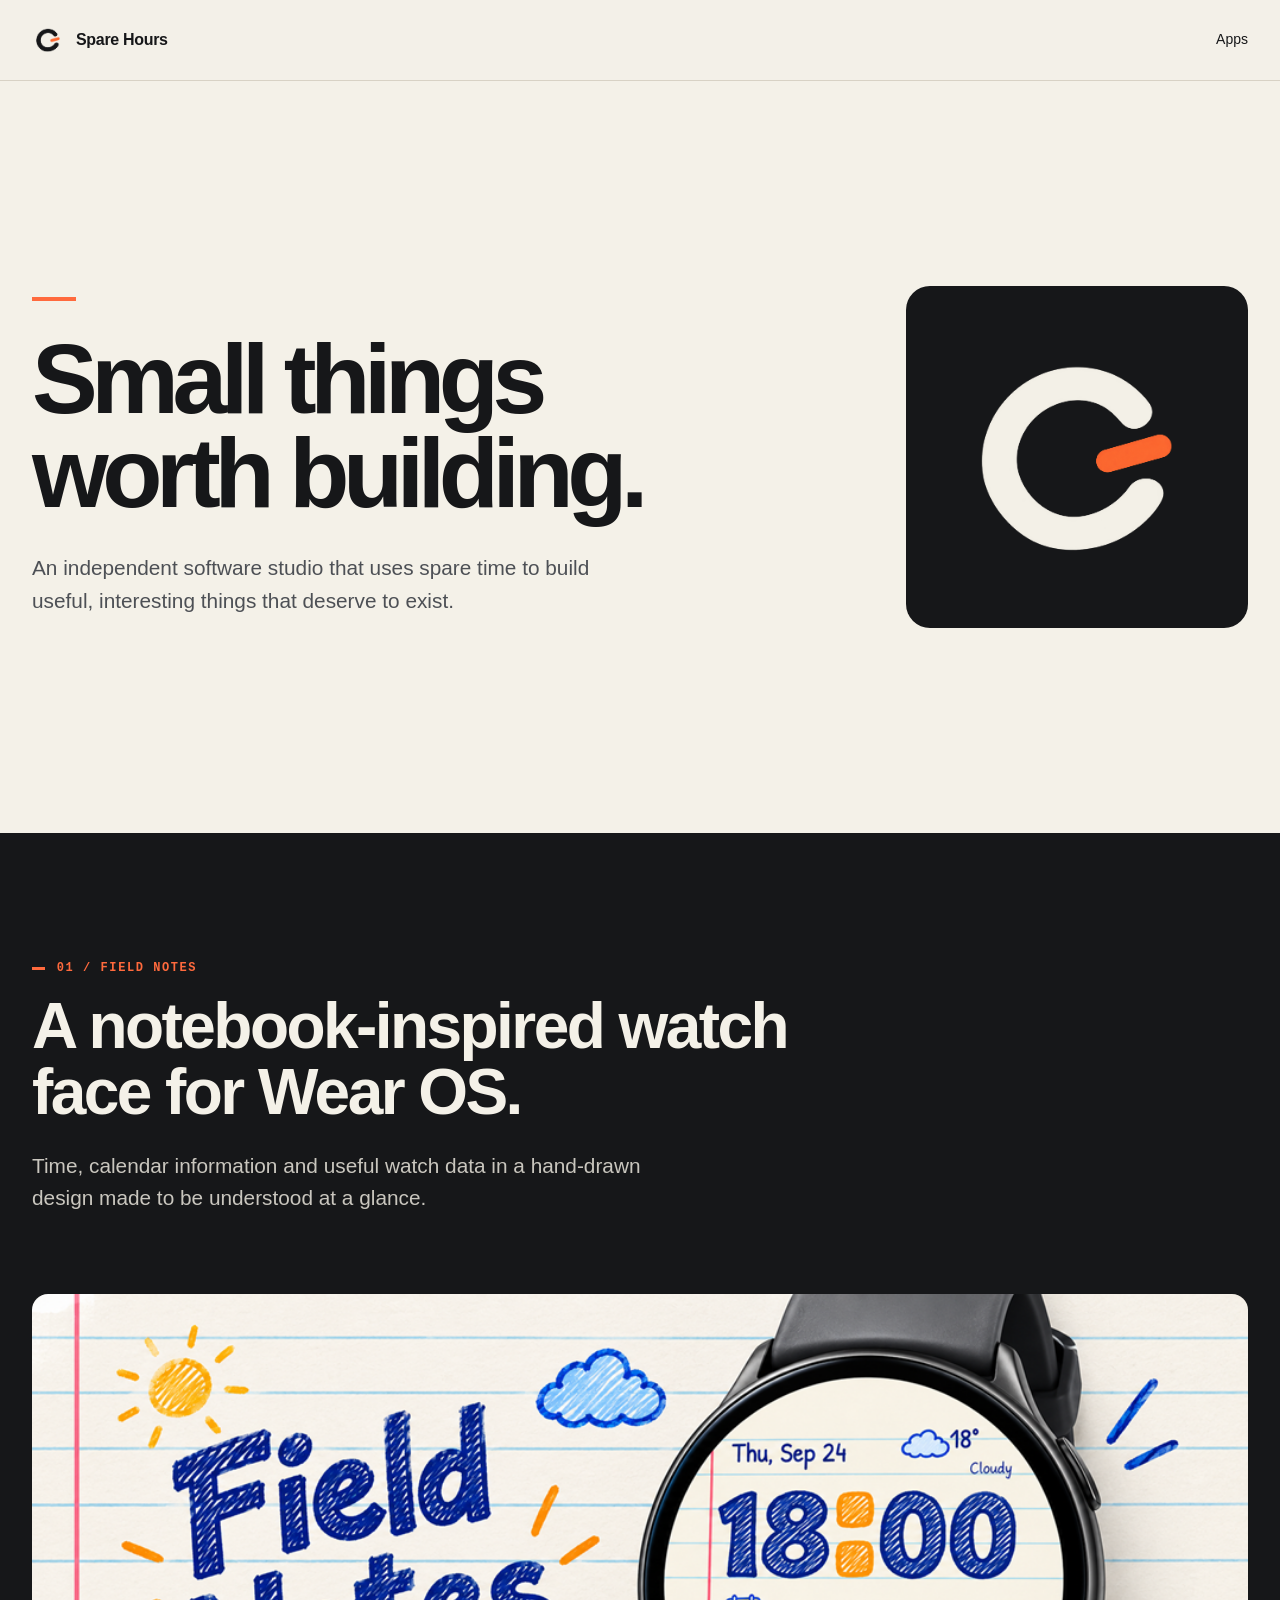
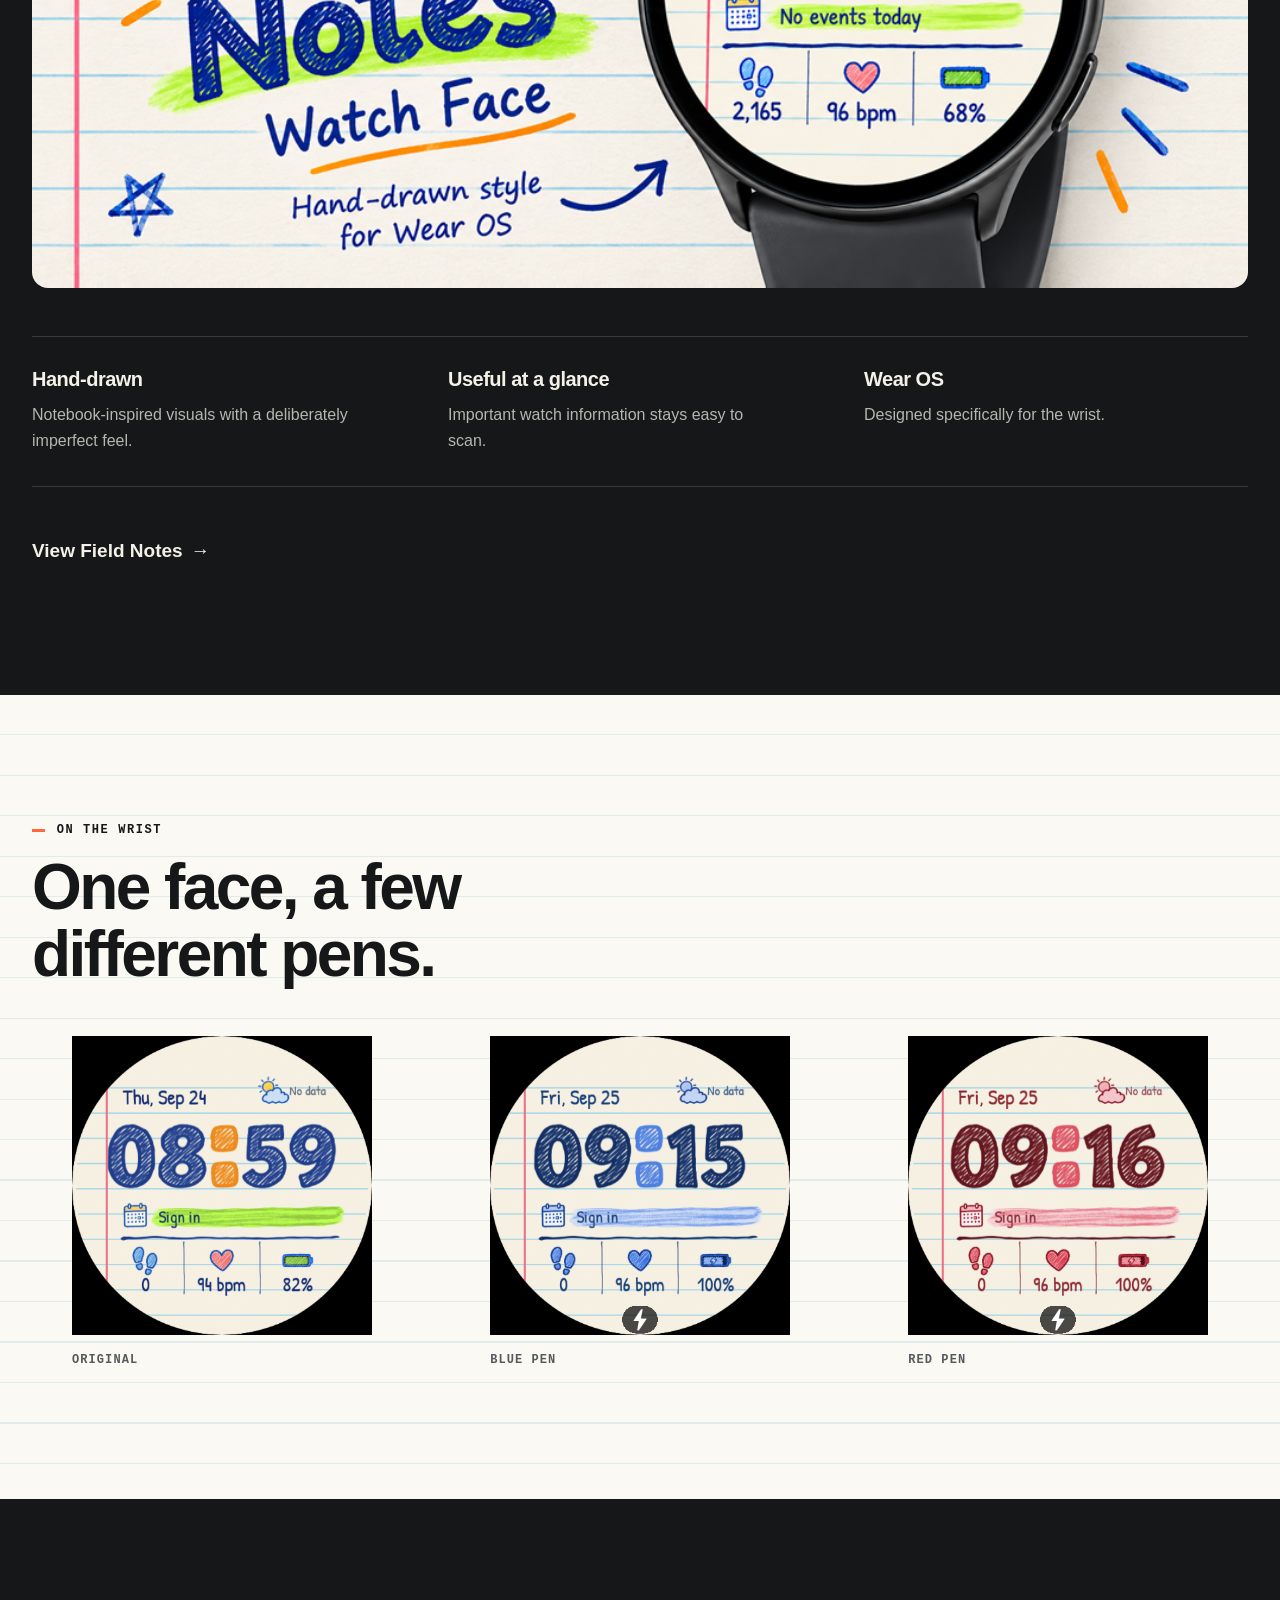
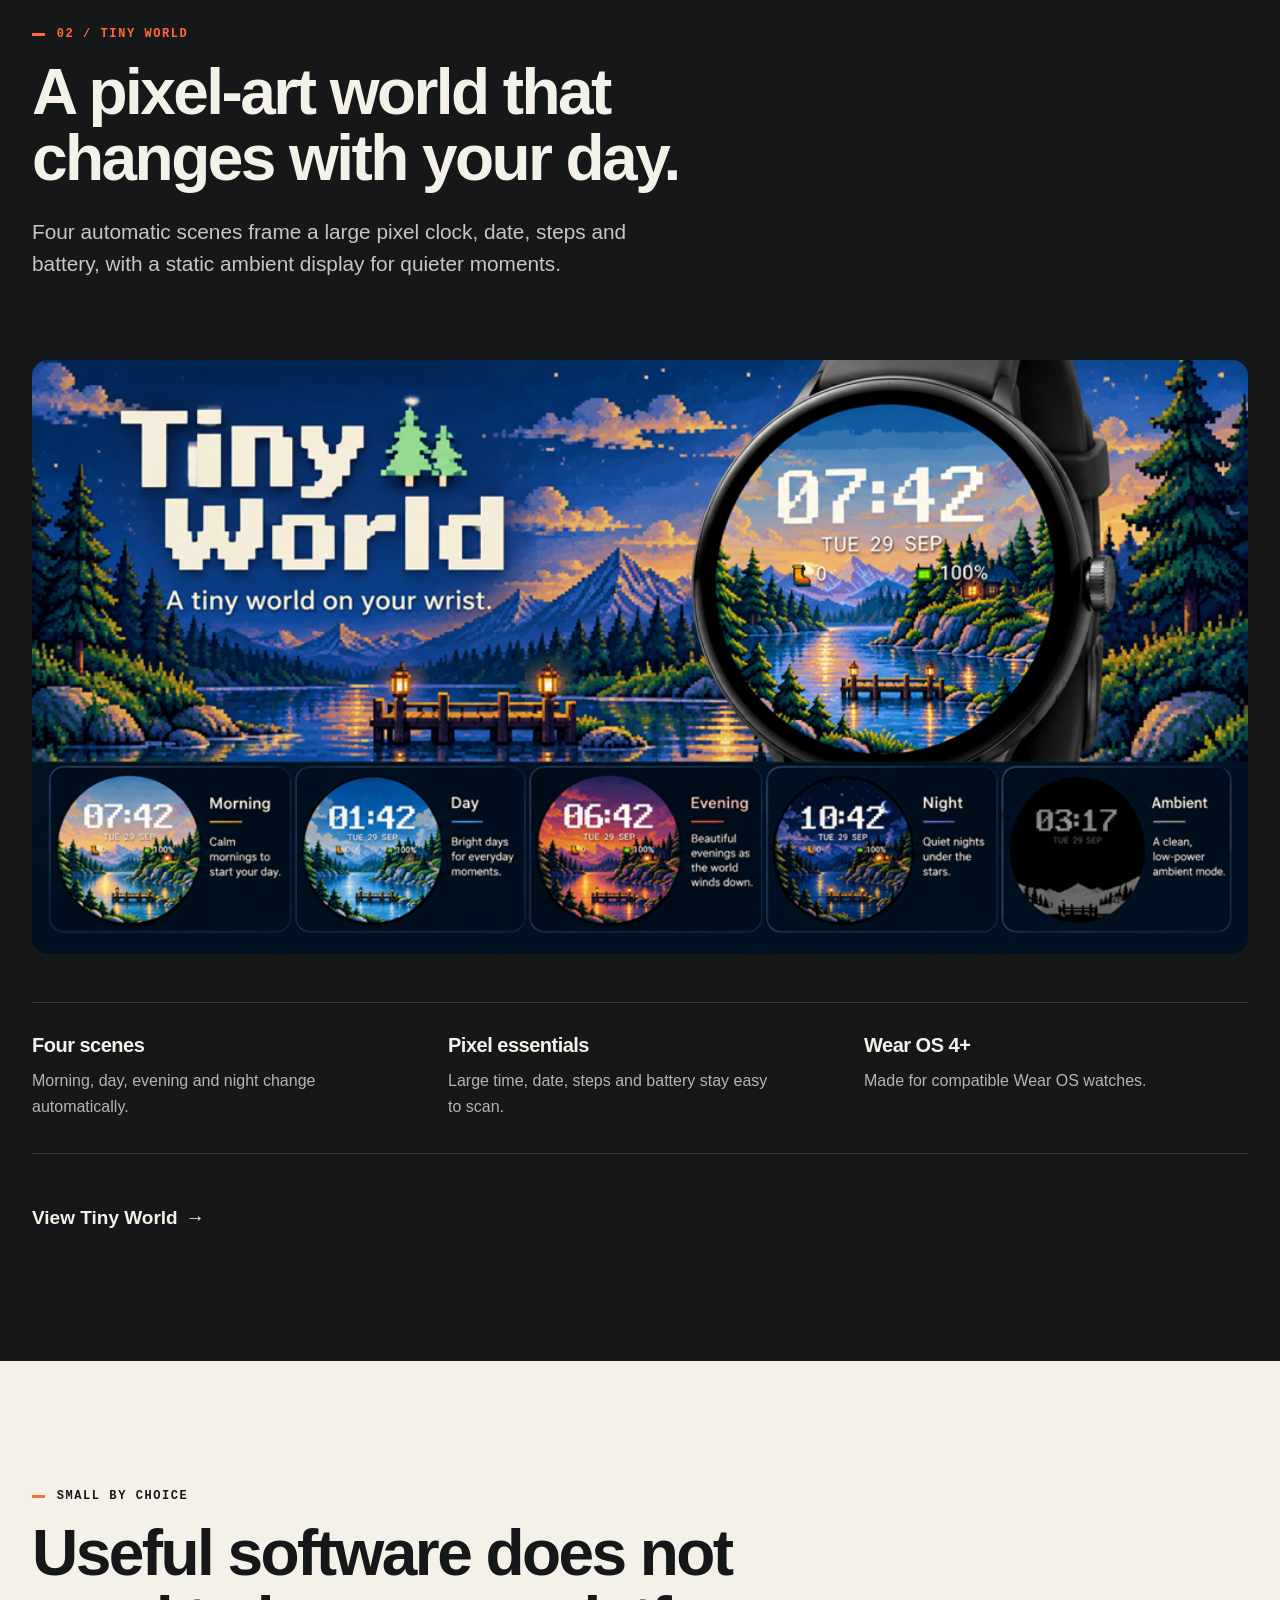
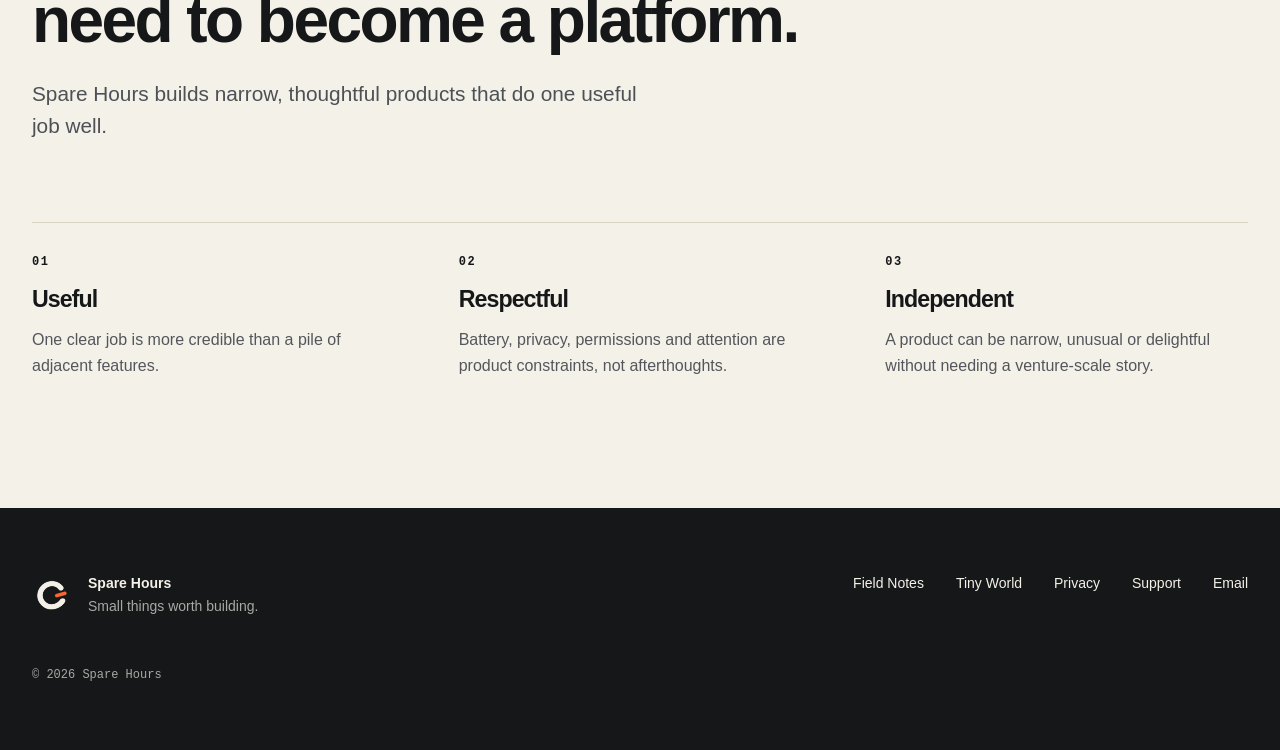
==== commit 1d54fd7c: "Added tiny-world page and updated privacy policy" ====
--- a/index.html
+++ b/index.html
@@ -70,6 +70,23 @@
         </div>
       </section>
 
+      <section class="product-feature" aria-labelledby="tiny-world-home-title">
+        <div class="shell">
+          <div class="section-intro">
+            <p class="eyebrow">02 / Tiny World</p>
+            <h2 id="tiny-world-home-title">A pixel-art world that changes with your day.</h2>
+            <p class="section-copy">Four automatic scenes frame a large pixel clock, date, steps and battery, with a static ambient display for quieter moments.</p>
+          </div>
+          <img class="feature-graphic" src="/assets/tiny-world/feature-graphic-approved.png" width="1024" height="500" loading="lazy" alt="Tiny World Watch Face shown on a Wear OS watch beside morning, day, evening, night and ambient scenes">
+          <div class="product-notes" aria-label="Tiny World highlights">
+            <div><h3>Four scenes</h3><p>Morning, day, evening and night change automatically.</p></div>
+            <div><h3>Pixel essentials</h3><p>Large time, date, steps and battery stay easy to scan.</p></div>
+            <div><h3>Wear OS 4+</h3><p>Made for compatible Wear OS watches.</p></div>
+          </div>
+          <a class="text-link" href="/tiny-world/">View Tiny World <span aria-hidden="true">&#8594;</span></a>
+        </div>
+      </section>
+
       <section class="philosophy shell" aria-labelledby="philosophy-title">
         <div class="section-intro">
           <p class="eyebrow">Small by choice</p>
@@ -87,7 +104,7 @@
     <footer class="site-footer">
       <div class="shell footer-inner">
         <div class="footer-brand"><img src="/assets/brand/Spare_Hours_Mark_Light_Transparent_1024.png" width="40" height="40" alt=""><p><strong>Spare Hours</strong><span>Small things worth building.</span></p></div>
-        <nav class="footer-links" aria-label="Footer navigation"><a href="/field-notes/">Field Notes</a><a href="/field-notes/privacy/">Privacy</a><a href="/field-notes/support/">Support</a><a href="mailto:sparehours.dev@gmail.com">Email</a></nav>
+        <nav class="footer-links" aria-label="Footer navigation"><a href="/field-notes/">Field Notes</a><a href="/tiny-world/">Tiny World</a><a href="/privacy/">Privacy</a><a href="/field-notes/support/">Support</a><a href="mailto:sparehours.dev@gmail.com">Email</a></nav>
         <p class="copyright">&copy; 2026 Spare Hours</p>
       </div>
     </footer>
--- a/styles.css
+++ b/styles.css
@@ -325,6 +325,10 @@
   text-transform: uppercase;
 }
 
+.tiny-scene-gallery {
+  grid-template-columns: repeat(5, 1fr);
+}
+
 .philosophy {
   padding-block: var(--space-9);
 }
@@ -387,6 +391,10 @@
   margin-bottom: var(--space-4);
   color: var(--field-blue);
   font-size: clamp(4rem, 8vw, 6.5rem);
+}
+
+.tiny-hero h1 {
+  color: var(--sh-workshop-ink);
 }
 
 .field-tagline {
@@ -682,6 +690,10 @@
   .detail-grid {
     grid-template-columns: repeat(2, 1fr);
   }
+
+  .tiny-scene-gallery {
+    grid-template-columns: repeat(3, 1fr);
+  }
 }
 
 @media (max-width: 48rem) {
@@ -745,6 +757,10 @@
     justify-self: center;
   }
 
+  .tiny-scene-gallery {
+    grid-template-columns: repeat(2, 1fr);
+  }
+
   .availability {
     align-items: start;
     gap: var(--space-5);
@@ -815,6 +831,10 @@
     gap: var(--space-6);
   }
 
+  .tiny-scene-gallery {
+    grid-template-columns: 1fr;
+  }
+
   .watch-gallery figure {
     width: min(100%, 26rem);
     margin-inline: auto;
